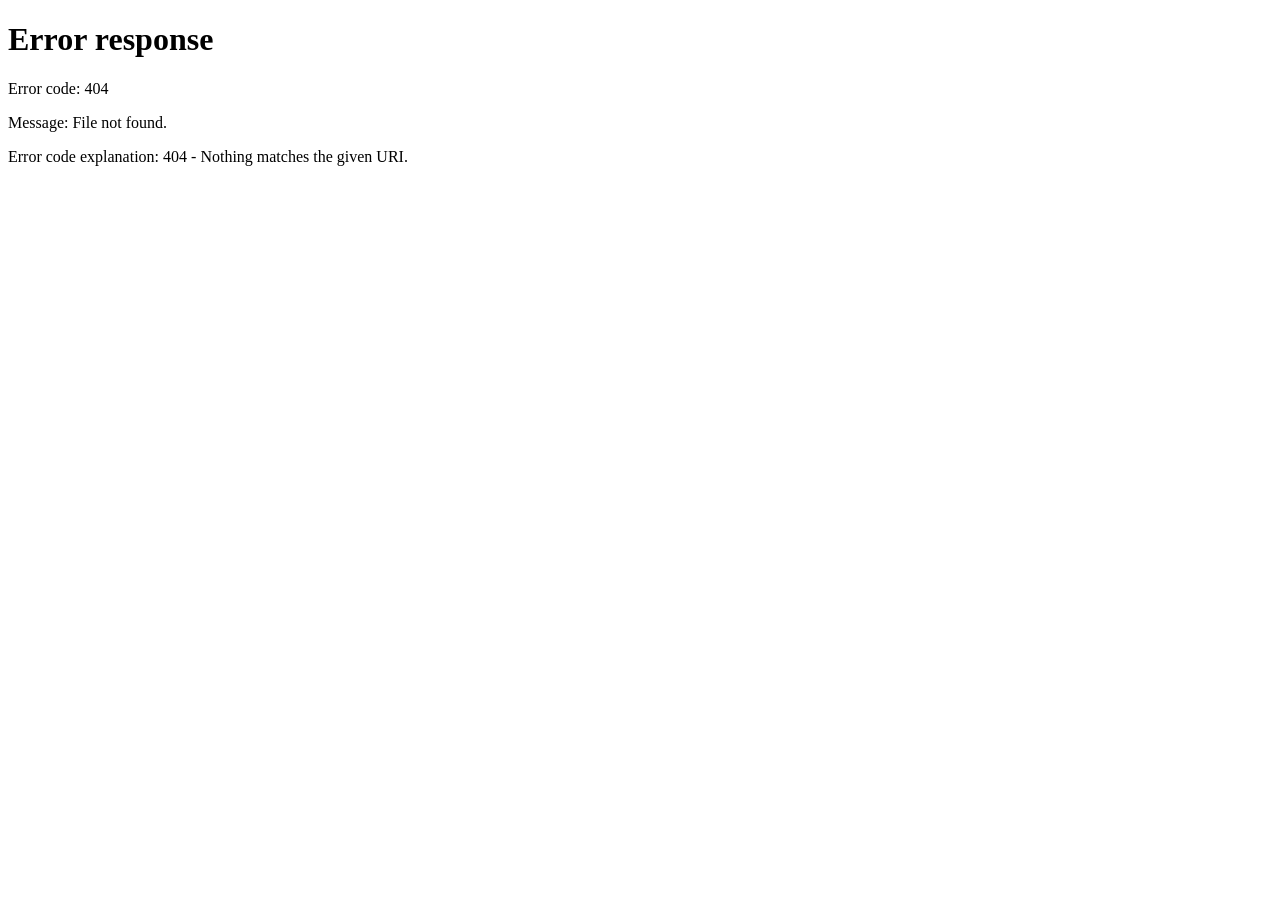
==== index.html @ 9b8bda29 "Upload index.html" ====
<!DOCTYPE html>
<html lang="en">
<head>
    <meta charset="UTF-8">
    <meta name="viewport" content="width=device-width, initial-scale=1.0">
    <title>MycoHaven Pharma Digital Management System (MPDMS)</title>
    <!-- Google Fonts for premium typography -->
    <link rel="preconnect" href="https://fonts.googleapis.com">
    <link rel="preconnect" href="https://fonts.gstatic.com" crossorigin>
    <link href="https://fonts.googleapis.com/css2?family=Outfit:wght@300;400;500;600;700;800&family=Plus+Jakarta+Sans:wght@300;400;500;600;700&display=swap" rel="stylesheet">
    <!-- FontAwesome Icons -->
    <link rel="stylesheet" href="https://cdnjs.cloudflare.com/ajax/libs/font-awesome/6.4.0/css/all.min.css">
    <link rel="stylesheet" href="style.css">
    <!-- Immediate Authentication Guard (Zero-Flash Protection) -->
    <script>
        (function() {
            try {
                const sessionStr = sessionStorage.getItem('mpdms_auth_session');
                if (!sessionStr) {
                    const target = window.location.hash || '';
                    const redirectUrl = target ? 'login.html?redirect=' + encodeURIComponent(target) : 'login.html';
                    window.location.replace(redirectUrl);
                    return;
                }
                const session = JSON.parse(sessionStr);
                const maxAge = 8 * 60 * 60 * 1000; // 8 hours
                const loginTime = session && session.loginTimestamp ? new Date(session.loginTimestamp).getTime() : 0;
                if (!session || !session.token || (Date.now() - loginTime > maxAge)) {
                    sessionStorage.removeItem('mpdms_auth_session');
                    window.location.replace('login.html?reason=expired');
                    return;
                }
            } catch(e) {
                sessionStorage.removeItem('mpdms_auth_session');
                window.location.replace('login.html');
            }
        })();
    </script>
</head>
<body class="theme-dark">
    <div class="app-container">
        <!-- Sidebar Navigation -->
        <aside class="sidebar">
            <div class="sidebar-brand">
                <div class="brand-icon">
                    <i class="fa-solid fa-flask-vial"></i>
                </div>
                <div class="brand-text">
                    <h1>MycoHaven</h1>
                    <span>PHARMA PLATFORM</span>
                </div>
            </div>
            
            <nav class="sidebar-nav">
                <!-- VENDOR LEVEL (Visible only to Super Admin) -->
                <div class="nav-section-label" id="section-superadmin-label">Vendor Administration</div>
                <a href="#super-admin-console" class="nav-item" id="nav-super-admin-console">
                    <i class="fa-solid fa-building-shield"></i>
                    <span>Super Admin Console</span>
                </a>

                <div class="nav-section-label">General</div>
                <a href="#dashboard" class="nav-item active" id="nav-dashboard">
                    <i class="fa-solid fa-chart-line"></i>
                    <span>Dashboard</span>
                </a>
                
                <div class="nav-section-label">Configuration (Masters)</div>
                <a href="#user-master" class="nav-item" id="nav-user-master">
                    <i class="fa-solid fa-user-gear"></i>
                    <span>User Master</span>
                </a>
                <a href="#user-group-master" class="nav-item" id="nav-user-group-master">
                    <i class="fa-solid fa-users-cog"></i>
                    <span>User Group Master</span>
                </a>
                <a href="#department-master" class="nav-item" id="nav-department-master">
                    <i class="fa-solid fa-sitemap"></i>
                    <span>Departments</span>
                </a>
                <a href="#area-master" class="nav-item" id="nav-area-master">
                    <i class="fa-solid fa-door-open"></i>
                    <span>Area Master</span>
                </a>
                <a href="#equipment-master" class="nav-item" id="nav-equipment-master">
                    <i class="fa-solid fa-gears"></i>
                    <span>Equipment Master</span>
                </a>
                <a href="#product-master" class="nav-item" id="nav-product-master">
                    <i class="fa-solid fa-prescription-bottle-medical"></i>
                    <span>Product Master</span>
                </a>
                <a href="#annexure-master" class="nav-item" id="nav-annexure-master">
                    <i class="fa-solid fa-table-list"></i>
                    <span>Annexure Master</span>
                </a>
                <a href="#workflow-config" class="nav-item" id="nav-workflow-config">
                    <i class="fa-solid fa-diagram-next"></i>
                    <span>Workflow Config</span>
                </a>
                <a href="#bmr-template-master" class="nav-item" id="nav-bmr-template-master">
                    <i class="fa-solid fa-file-signature"></i>
                    <span>BMR Template Master</span>
                </a>
                
                <div class="nav-section-label">Production Floor</div>
                <a href="#active-batches" class="nav-item" id="nav-active-batches">
                    <i class="fa-solid fa-industry"></i>
                    <span>Batch Execution</span>
                </a>
                <a href="#area-logbook" class="nav-item" id="nav-area-logbook">
                    <i class="fa-solid fa-book-open"></i>
                    <span>Area Logbook</span>
                </a>
                <a href="#equipment-logbook" class="nav-item" id="nav-equipment-logbook">
                    <i class="fa-solid fa-clipboard-list"></i>
                    <span>Equipment Logbook</span>
                </a>

                <div class="nav-section-label">Compliance</div>
                <a href="#audit-trail" class="nav-item" id="nav-audit-trail">
                    <i class="fa-solid fa-shield-halved"></i>
                    <span>Audit Trail</span>
                </a>
            </nav>
            
            <div class="sidebar-footer">
                <div class="compliance-badge">
                    <i class="fa-solid fa-circle-check"></i>
                    <span id="sidebar-tenant-badge">Aura Pharma Active</span>
                </div>
            </div>
        </aside>

        <!-- Main Workspace -->
        <div class="workspace-wrapper">
            <!-- Header Bar -->
            <header class="app-header">
                <div class="header-left">
                    <button class="mobile-toggle" id="mobile-sidebar-toggle" aria-label="Toggle navigation menu">
                        <i class="fa-solid fa-bars"></i>
                    </button>
                    <div class="header-title">
                        <h2 id="current-view-title">Dashboard Overview</h2>
                        <p id="current-view-subtitle">Real-time batch status and compliance monitoring</p>
                    </div>
                </div>
                
                <div class="header-right">
                    <div class="system-time" id="system-time-display">
                        <i class="fa-regular fa-clock"></i>
                        <span>Jun 21, 2026 18:45 PM</span>
                    </div>

                    <!-- Multi-Tenant Selector Switchers (Demo helper) -->
                    <div class="user-session-control">
                        <div class="session-info">
                            <span class="user-label">Active Company</span>
                            <select id="demo-company-selector" class="user-selector-dropdown" style="max-width: 160px;">
                                <!-- Populated dynamically (SYSTEM, AURA, BIOC) -->
                            </select>
                        </div>
                        <div class="session-info ml-10">
                            <span class="user-label">Logged in as:</span>
                            <span class="user-role-badge" id="header-user-role">Super Admin</span>
                        </div>
                        <select id="demo-user-selector" class="user-selector-dropdown" style="max-width: 180px;">
                            <!-- Populated dynamically based on selected company -->
                        </select>
                        <button class="btn btn-secondary btn-sm ml-10" id="btn-header-logout" title="Sign Out of MPDMS" style="display: inline-flex; align-items: center; gap: 6px; padding: 6px 12px; color: var(--color-red); border-color: hsla(355, 78%, 56%, 0.3); font-weight: 600; cursor: pointer;">
                            <i class="fa-solid fa-right-from-bracket"></i> <span>Sign Out</span>
                        </button>
                    </div>
                </div>
            </header>

            <!-- Main Panel Container -->
            <main class="content-panel" id="main-panel-container">
                
                <!-- 0. VENDOR SUPER ADMIN CONSOLE -->
                <section id="panel-super-admin-console" class="app-panel">
                    <div class="panel-header-actions">
                        <h3>Tenant Client Companies</h3>
                        <button class="btn btn-primary" id="btn-add-company">
                            <i class="fa-solid fa-building-circle-plus"></i> Register Customer Tenant
                        </button>
                    </div>
                    <div class="card">
                        <div class="table-responsive">
                            <table class="data-table" id="table-companies">
                                <thead>
                                    <tr>
                                        <th>Company ID</th>
                                        <th>Company Name</th>
                                        <th>License Status</th>
                                        <th>Expiry Date</th>
                                        <th>Enabled Modules</th>
                                        <th>Actions</th>
                                    </tr>
                                </thead>
                                <tbody><!-- Populated dynamically --></tbody>
                            </table>
                        </div>
                    </div>
                </section>

                <!-- 1. DASHBOARD PANEL -->
                <section id="panel-dashboard" class="app-panel active">
                    <div class="dashboard-grid">
                        <div class="kpi-row">
                            <div class="kpi-card">
                                <div class="kpi-header">
                                    <span class="kpi-title">Active Batches</span>
                                    <div class="kpi-icon icon-blue"><i class="fa-solid fa-industry"></i></div>
                                </div>
                                <div class="kpi-value" id="kpi-active-batches">0</div>
                                <div class="kpi-footer">In-progress on manufacturing floor</div>
                            </div>
                            <div class="kpi-card">
                                <div class="kpi-header">
                                    <span class="kpi-title">Pending Approvals</span>
                                    <div class="kpi-icon icon-orange"><i class="fa-solid fa-file-invoice"></i></div>
                                </div>
                                <div class="kpi-value" id="kpi-pending-approvals">0</div>
                                <div class="kpi-footer">Requires review or signature</div>
                            </div>
                            <div class="kpi-card">
                                <div class="kpi-header">
                                    <span class="kpi-title">Active Equipment</span>
                                    <div class="kpi-icon icon-green"><i class="fa-solid fa-plug-circle-check"></i></div>
                                </div>
                                <div class="kpi-value" id="kpi-active-equipment">0</div>
                                <div class="kpi-footer">Currently operational assets</div>
                            </div>
                            <div class="kpi-card">
                                <div class="kpi-header">
                                    <span class="kpi-title">Calibration Alerts</span>
                                    <div class="kpi-icon icon-red" id="kpi-calibration-icon"><i class="fa-solid fa-triangle-exclamation"></i></div>
                                </div>
                                <div class="kpi-value" id="kpi-calibration-alerts">0</div>
                                <div class="kpi-footer">Equipment due for calibration</div>
                            </div>
                        </div>

                        <div class="dashboard-charts-grid">
                            <div class="chart-card">
                                <h3>Batch Status Distribution</h3>
                                <div class="chart-container" id="batch-chart-container"></div>
                            </div>
                            <div class="chart-card">
                                <h3>Area Utilization</h3>
                                <div class="chart-container" id="area-chart-container"></div>
                            </div>
                        </div>

                        <div class="dashboard-logs-grid">
                            <div class="logs-card">
                                <div class="card-header-actions">
                                    <h3>Recent Audit Trail Logs</h3>
                                    <a href="#audit-trail" class="card-link-action">View Full Trail</a>
                                </div>
                                <div class="audit-list-mini" id="dashboard-audit-logs"></div>
                            </div>
                            <div class="logs-card">
                                <h3>Active Areas Status</h3>
                                <div class="area-list-mini" id="dashboard-areas-list"></div>
                            </div>
                        </div>
                    </div>
                </section>

                <!-- 2. USER MASTER PANEL -->
                <section id="panel-user-master" class="app-panel">
                    <div class="panel-header-actions">
                        <h3>Employee Registry</h3>
                        <button class="btn btn-primary" id="btn-add-user">
                            <i class="fa-solid fa-user-plus"></i> Add Employee
                        </button>
                    </div>
                    <div class="card">
                        <div class="table-responsive">
                            <table class="data-table" id="table-users">
                                <thead>
                                    <tr>
                                        <th>Employee ID</th>
                                        <th>Name</th>
                                        <th>Department</th>
                                        <th>Role / Designation</th>
                                        <th>Status</th>
                                        <th>Actions</th>
                                    </tr>
                                </thead>
                                <tbody></tbody>
                            </table>
                        </div>
                    </div>
                </section>

                <!-- 3. USER GROUP MASTER PANEL -->
                <section id="panel-user-group-master" class="app-panel">
                    <div class="panel-header-actions">
                        <h3>Roles & Permission Policies</h3>
                    </div>
                    <div class="grid-two-cols">
                        <div class="card card-role-selector">
                            <h4>Select Role</h4>
                            <div class="role-list" id="role-selector-list"></div>
                        </div>
                        <div class="card card-role-permissions">
                            <h4 id="selected-role-title">Select a role to configure</h4>
                            <p class="section-desc">Manage granular permissions for manufacturing execution, review, and QA verification steps.</p>
                            <form id="role-permissions-form">
                                <div class="permissions-grid" id="permissions-container"></div>
                                <button type="submit" class="btn btn-primary mt-20" id="btn-save-permissions" disabled>
                                    <i class="fa-solid fa-floppy-disk"></i> Save Permissions
                                </button>
                            </form>
                        </div>
                    </div>
                </section>

                <!-- 4. DEPARTMENT MASTER PANEL -->
                <section id="panel-department-master" class="app-panel">
                    <div class="panel-header-actions">
                        <h3>Departments</h3>
                        <button class="btn btn-primary" id="btn-add-department">
                            <i class="fa-solid fa-plus"></i> Add Department
                        </button>
                    </div>
                    <div class="card">
                        <div class="table-responsive">
                            <table class="data-table" id="table-departments">
                                <thead>
                                    <tr>
                                        <th>Department Name</th>
                                        <th>Assigned Personnel</th>
                                        <th>Status</th>
                                        <th>Actions</th>
                                    </tr>
                                </thead>
                                <tbody></tbody>
                            </table>
                        </div>
                    </div>
                </section>

                <!-- 5. AREA MASTER PANEL -->
                <section id="panel-area-master" class="app-panel">
                    <div class="panel-header-actions">
                        <h3>Manufacturing Area Directory</h3>
                        <button class="btn btn-primary" id="btn-add-area">
                            <i class="fa-solid fa-plus"></i> Add Area
                        </button>
                    </div>
                    <div class="card">
                        <div class="table-responsive">
                            <table class="data-table" id="table-areas">
                                <thead>
                                    <tr>
                                        <th>Area Code</th>
                                        <th>Area Name</th>
                                        <th>Department</th>
                                        <th>Logbook Status</th>
                                        <th>Operation Status</th>
                                        <th>Actions</th>
                                    </tr>
                                </thead>
                                <tbody></tbody>
                            </table>
                        </div>
                    </div>
                </section>

                <!-- 6. EQUIPMENT MASTER PANEL -->
                <section id="panel-equipment-master" class="app-panel">
                    <div class="panel-header-actions">
                        <h3>Equipment Directory</h3>
                        <button class="btn btn-primary" id="btn-add-equipment">
                            <i class="fa-solid fa-plus"></i> Register Equipment
                        </button>
                    </div>
                    <div class="card">
                        <div class="table-responsive">
                            <table class="data-table" id="table-equipments">
                                <thead>
                                    <tr>
                                        <th>Equipment ID</th>
                                        <th>Equipment Name</th>
                                        <th>Area Location</th>
                                        <th>Make & Model</th>
                                        <th>Calibration Date</th>
                                        <th>Status</th>
                                        <th>Actions</th>
                                    </tr>
                                </thead>
                                <tbody></tbody>
                            </table>
                        </div>
                    </div>
                </section>

                <!-- 7. PRODUCT MASTER PANEL -->
                <section id="panel-product-master" class="app-panel">
                    <div class="panel-header-actions">
                        <h3>Product Catalog</h3>
                        <button class="btn btn-primary" id="btn-add-product">
                            <i class="fa-solid fa-plus"></i> Add Product
                        </button>
                    </div>
                    <div class="card">
                        <div class="table-responsive">
                            <table class="data-table" id="table-products">
                                <thead>
                                    <tr>
                                        <th>Product Code</th>
                                        <th>Product Name</th>
                                        <th>Standard Batch Size</th>
                                        <th>Manufacturing Steps</th>
                                        <th>Actions</th>
                                    </tr>
                                </thead>
                                <tbody></tbody>
                            </table>
                        </div>
                    </div>
                </section>

                <!-- 7B. ANNEXURE MASTER PANEL -->
                <section id="panel-annexure-master" class="app-panel">
                    <div class="panel-header-actions">
                        <h3>Annexure Templates</h3>
                        <button class="btn btn-primary" id="btn-add-annexure">
                            <i class="fa-solid fa-file-circle-plus"></i> Define Annexure
                        </button>
                    </div>
                    <div class="card">
                        <div class="table-responsive">
                            <table class="data-table" id="table-annexures">
                                <thead>
                                    <tr>
                                        <th>Annexure ID</th>
                                        <th>Annexure Name</th>
                                        <th>Columns Configured</th>
                                        <th>Check Items Count</th>
                                        <th>Actions</th>
                                    </tr>
                                </thead>
                                <tbody></tbody>
                            </table>
                        </div>
                    </div>
                </section>

                <!-- 7C. WORKFLOW CONFIG PANEL -->
                <section id="panel-workflow-config" class="app-panel">
                    <div class="panel-header-actions">
                        <h3>Approval Workflows</h3>
                        <button class="btn btn-primary" id="btn-add-workflow">
                            <i class="fa-solid fa-route"></i> Configure Workflow Route
                        </button>
                    </div>
                    <div class="card">
                        <div class="table-responsive">
                            <table class="data-table" id="table-workflows">
                                <thead>
                                    <tr>
                                        <th>Workflow Name</th>
                                        <th>Workflow Sequence</th>
                                        <th>Steps Count</th>
                                        <th>Actions</th>
                                    </tr>
                                </thead>
                                <tbody></tbody>
                            </table>
                        </div>
                    </div>
                </section>

                <!-- 8. BMR TEMPLATE MASTER PANEL -->
                <section id="panel-bmr-template-master" class="app-panel">
                    <div class="panel-header-actions">
                        <h3>Digital BMR Templates</h3>
                        <button class="btn btn-primary" id="btn-create-template">
                            <i class="fa-solid fa-file-circle-plus"></i> Create BMR Template
                        </button>
                    </div>
                    <div class="card">
                        <div class="table-responsive">
                            <table class="data-table" id="table-bmr-templates">
                                <thead>
                                    <tr>
                                        <th>Template Name</th>
                                        <th>Target Product</th>
                                        <th>BMR Code</th>
                                        <th>Number of Steps</th>
                                        <th>Annexure Attached</th>
                                        <th>Workflow Applied</th>
                                        <th>Status</th>
                                        <th>Actions</th>
                                    </tr>
                                </thead>
                                <tbody></tbody>
                            </table>
                        </div>
                    </div>
                </section>

                <!-- 9. ACTIVE BATCHES PANEL -->
                <section id="panel-active-batches" class="app-panel">
                    <div class="panel-header-actions">
                        <h3>Batch Manufacturing Executions</h3>
                        <button class="btn btn-primary" id="btn-create-batch">
                            <i class="fa-solid fa-circle-plus"></i> Initiate Batch (Create Batch)
                        </button>
                    </div>
                    
                    <div class="batch-filters">
                        <button class="filter-tab active" data-filter="all">All Batches</button>
                        <button class="filter-tab" data-filter="active">In Progress</button>
                        <button class="filter-tab" data-filter="review">Pending Review</button>
                        <button class="filter-tab" data-filter="approve">Pending Approval</button>
                        <button class="filter-tab" data-filter="completed">Released / Closed</button>
                    </div>

                    <div class="grid-three-cols" id="batches-grid-list"></div>
                </section>

                <!-- 10. BATCH EXECUTION DETAIL PANEL -->
                <section id="panel-batch-execution" class="app-panel">
                    <div class="batch-execution-header">
                        <div class="execution-meta">
                            <button class="btn btn-secondary btn-sm mb-10" id="btn-back-to-batches">
                                <i class="fa-solid fa-arrow-left"></i> Back to Batches
                            </button>
                            <div class="batch-main-info">
                                <h3 id="exec-batch-number">Batch # B260621-01</h3>
                                <span class="badge" id="exec-batch-status">In Progress</span>
                            </div>
                            <p id="exec-product-info">Product: Paracetamol 500mg</p>
                        </div>
                        <div class="execution-actions" id="batch-actions-container"></div>
                    </div>

                    <div class="batch-execution-layout">
                        <!-- Steps Navigation Sidebar -->
                        <div class="execution-sidebar-steps">
                            <h4>Manufacturing Steps</h4>
                            <div class="steps-progress-list" id="exec-steps-list"></div>
                            
                            <!-- Attached Annexure navigation block -->
                            <div id="exec-annexure-nav-section" style="margin-top: 20px; border-top: 1px solid var(--color-border); padding-top: 15px; display: none;">
                                <h4 style="font-size: 11px;">Attached Annexure</h4>
                                <button class="step-nav-btn mt-10" id="btn-nav-exec-annexure">
                                    <span><i class="fa-solid fa-table-cells"></i> Record Sheet</span>
                                    <div class="step-check-icon">
                                        <i class="fa-solid fa-circle" id="exec-annexure-check-icon"></i>
                                    </div>
                                </button>
                            </div>
                        </div>

                        <!-- Active Step Execution Form -->
                        <div class="execution-step-content card">
                            <div id="execution-step-normal-view">
                                <div class="step-header">
                                    <h3 id="active-step-title">1. Material Dispensing</h3>
                                    <span class="step-status-badge" id="active-step-status">Pending Operator Sign-off</span>
                                </div>
                                
                                <div class="step-body-content" id="active-step-form-container"></div>

                                <div class="step-compliance-logs border-top pt-20 mt-20">
                                    <h4>Area & Equipment Logs</h4>
                                    <div class="grid-two-cols">
                                        <div class="mini-log-card">
                                            <h5><i class="fa-solid fa-door-open"></i> Area Usage Log</h5>
                                            <div id="step-area-log-status">No Area logged</div>
                                        </div>
                                        <div class="mini-log-card">
                                            <h5><i class="fa-solid fa-gears"></i> Equipment Log</h5>
                                            <div id="step-equipment-log-status">No Equipment logged</div>
                                        </div>
                                    </div>
                                </div>

                                <div class="step-sign-off-section border-top pt-20 mt-20">
                                    <div id="step-signoff-status-msg"></div>
                                    <div id="step-signoff-action-area">
                                        <button class="btn btn-success" id="btn-sign-step">
                                            <i class="fa-solid fa-signature"></i> Sign and Complete Step
                                        </button>
                                    </div>
                                </div>
                            </div>
                            
                            <!-- Tabular Annexure form execution view (toggled in production.js) -->
                            <div id="execution-step-annexure-view" style="display: none;">
                                <div class="step-header">
                                    <h3 id="exec-annexure-title">Annexure Checksheet</h3>
                                    <span class="step-status-badge" id="exec-annexure-status">Incomplete</span>
                                </div>
                                <div style="font-size: 13px; color: var(--color-text-secondary); margin-bottom: 20px;">
                                    Please fill out the requested quality check parameter rows. Each row completion represents a GMP record entry.
                                </div>
                                <div class="table-responsive">
                                    <table class="data-table" id="table-exec-annexure-grid">
                                        <thead><!-- Dynamic headers --></thead>
                                        <tbody><!-- Dynamic rows --></tbody>
                                    </table>
                                </div>
                                <div class="step-sign-off-section border-top pt-20 mt-20">
                                    <div id="annexure-signoff-status-msg"></div>
                                    <div id="annexure-signoff-action-area">
                                        <button class="btn btn-success" id="btn-sign-annexure">
                                            <i class="fa-solid fa-signature"></i> Verify & Sign Annexure
                                        </button>
                                    </div>
                                </div>
                            </div>
                        </div>
                    </div>
                </section>

                <!-- 11. AREA LOGBOOK PANEL -->
                <section id="panel-area-logbook" class="app-panel">
                    <div class="panel-header-actions">
                        <h3>Area Cleanliness & Usage Logbook</h3>
                        <button class="btn btn-primary btn-sm" id="btn-add-manual-area-log">
                            <i class="fa-solid fa-broom"></i> Record Manual e-Log Cleaning
                        </button>
                    </div>
                    <div class="card">
                        <div class="table-responsive">
                            <table class="data-table" id="table-area-logbook">
                                <thead>
                                    <tr>
                                        <th>Timestamp</th>
                                        <th>Area Code</th>
                                        <th>Area Name</th>
                                        <th>Activity Logged</th>
                                        <th>Batch Associated</th>
                                        <th>Operator Sign-off</th>
                                        <th>Clean Status</th>
                                    </tr>
                                </thead>
                                <tbody></tbody>
                            </table>
                        </div>
                    </div>
                </section>

                <!-- 12. EQUIPMENT LOGBOOK PANEL -->
                <section id="panel-equipment-logbook" class="app-panel">
                    <div class="panel-header-actions">
                        <h3>Equipment Usage & Cleaning Logbook</h3>
                        <button class="btn btn-primary btn-sm" id="btn-add-manual-equipment-log">
                            <i class="fa-solid fa-screwdriver-wrench"></i> Record Manual e-Log Activity
                        </button>
                    </div>
                    <div class="card">
                        <div class="table-responsive">
                            <table class="data-table" id="table-equipment-logbook">
                                <thead>
                                    <tr>
                                        <th>Timestamp</th>
                                        <th>Equipment ID</th>
                                        <th>Equipment Name</th>
                                        <th>Activity Logged</th>
                                        <th>Batch Associated</th>
                                        <th>Operator Sign-off</th>
                                        <th>Operational State</th>
                                    </tr>
                                </thead>
                                <tbody></tbody>
                            </table>
                        </div>
                    </div>
                </section>

                <!-- 13. AUDIT TRAIL PANEL -->
                <section id="panel-audit-trail" class="app-panel">
                    <div class="panel-header-actions">
                        <h3>Chronological Audit Trail</h3>
                        <div class="audit-filters-container">
                            <div class="form-group flex-row">
                                <input type="text" placeholder="Search logs (action, description)..." id="audit-search" class="form-input">
                                <select id="audit-filter-user" class="form-input select-sm">
                                    <option value="">All Users</option>
                                </select>
                                <select id="audit-filter-action" class="form-input select-sm">
                                    <option value="">All Actions</option>
                                    <option value="LOGIN">User Login</option>
                                    <option value="CREATE">Record Created</option>
                                    <option value="UPDATE">Record Updated</option>
                                    <option value="DELETE">Record Deleted</option>
                                    <option value="BATCH_SIGN">Batch Step Sign-off</option>
                                    <option value="BATCH_WORKFLOW">Workflow State Change</option>
                                </select>
                                <button class="btn btn-secondary" id="btn-export-audit">
                                    <i class="fa-solid fa-download"></i> Export
                                </button>
                            </div>
                        </div>
                    </div>
                    <div class="card">
                        <div class="table-responsive">
                            <table class="data-table" id="table-audit-trail">
                                <thead>
                                    <tr>
                                        <th>Timestamp</th>
                                        <th>User</th>
                                        <th>Role</th>
                                        <th>Action Type</th>
                                        <th>Details</th>
                                        <th>IP/Location</th>
                                        <th>Verification</th>
                                    </tr>
                                </thead>
                                <tbody></tbody>
                            </table>
                        </div>
                    </div>
                </section>
            </main>
        </div>
    </div>

    <!-- DYNAMIC DIALOG MODALS -->
    
    <!-- 0. CREATE COMPANY MODAL (Super Admin) -->
    <div class="modal" id="modal-company">
        <div class="modal-content modal-md">
            <div class="modal-header">
                <h3>Register Customer Tenant Company</h3>
                <button class="btn-close-modal"><i class="fa-solid fa-xmark"></i></button>
            </div>
            <form id="form-company">
                <div class="modal-body">
                    <div class="form-group">
                        <label for="company-id">Company Unique ID (Code)</label>
                        <input type="text" id="company-id" class="form-input" placeholder="e.g. APEX" required>
                    </div>
                    <div class="form-group">
                        <label for="company-name">Company Name</label>
                        <input type="text" id="company-name" class="form-input" placeholder="e.g. Apex Pharmaceuticals Ltd." required>
                    </div>
                    <div class="form-group">
                        <label for="company-expiry">License Expiry Date</label>
                        <input type="date" id="company-expiry" class="form-input" required>
                    </div>
                    <div class="form-group">
                        <label>Enable Platform Modules</label>
                        <div style="display: grid; grid-template-columns: 1fr 1fr; gap: 10px; margin-top: 6px;">
                            <label class="permission-checkbox-card">
                                <input type="checkbox" name="company-modules" value="eBMR" checked> <span>eBMR (Core)</span>
                            </label>
                            <label class="permission-checkbox-card">
                                <input type="checkbox" name="company-modules" value="LIMS"> <span>LIMS (Lab)</span>
                            </label>
                            <label class="permission-checkbox-card">
                                <input type="checkbox" name="company-modules" value="QMS"> <span>QMS (Quality)</span>
                            </label>
                            <label class="permission-checkbox-card">
                                <input type="checkbox" name="company-modules" value="DMS"> <span>DMS (Docs)</span>
                            </label>
                        </div>
                    </div>
                </div>
                <div class="modal-footer">
                    <button type="button" class="btn btn-secondary btn-cancel-modal">Cancel</button>
                    <button type="submit" class="btn btn-primary">Save Company</button>
                </div>
            </form>
        </div>
    </div>

    <!-- 1. ELECTRONIC SIGNATURE MODAL -->
    <div class="modal" id="modal-esignature">
        <div class="modal-content modal-md glass-card">
            <div class="modal-header">
                <h3>Electronic Signature Verification</h3>
                <button class="btn-close-modal"><i class="fa-solid fa-xmark"></i></button>
            </div>
            <div class="modal-body">
                <div class="esign-warning-banner">
                    <i class="fa-solid fa-triangle-exclamation"></i>
                    <p>Signing this step represents your legally binding electronic signature. It will be recorded in the system audit trail along with a date-time stamp and your active role.</p>
                </div>
                <form id="form-esignature">
                    <div class="form-group mt-15">
                        <label for="esign-user-display">Signing User</label>
                        <input type="text" id="esign-user-display" class="form-input" readonly>
                    </div>
                    <div class="form-group">
                        <label for="esign-user-role">Signing Role</label>
                        <input type="text" id="esign-user-role" class="form-input" readonly>
                    </div>
                    <div class="form-group">
                        <label for="esign-purpose">Signature Purpose / Meaning</label>
                        <input type="text" id="esign-purpose" class="form-input" readonly>
                    </div>
                    <div class="form-group">
                        <label for="esign-pin">Enter Security PIN (Verification)</label>
                        <input type="password" id="esign-pin" class="form-input" placeholder="Enter your secret login PIN" required autocomplete="current-password">
                    </div>
                    <div class="modal-footer">
                        <button type="button" class="btn btn-secondary btn-cancel-modal">Cancel</button>
                        <button type="submit" class="btn btn-success" id="btn-esign-confirm">
                            <i class="fa-solid fa-check-double"></i> Certify Signature
                        </button>
                    </div>
                </form>
            </div>
        </div>
    </div>

    <!-- 2. CREATE USER MODAL -->
    <div class="modal" id="modal-user">
        <div class="modal-content modal-md">
            <div class="modal-header">
                <h3 id="modal-user-title">Add Employee</h3>
                <button class="btn-close-modal"><i class="fa-solid fa-xmark"></i></button>
            </div>
            <form id="form-user">
                <div class="modal-body">
                    <div class="form-group">
                        <label for="user-emp-id">Employee ID</label>
                        <input type="text" id="user-emp-id" class="form-input" placeholder="e.g. EMP1024" required>
                    </div>
                    <div class="form-group">
                        <label for="user-name">Employee Full Name</label>
                        <input type="text" id="user-name" class="form-input" placeholder="e.g. John Doe" required>
                    </div>
                    <div class="form-group">
                        <label for="user-email">Email Address</label>
                        <input type="email" id="user-email" class="form-input" placeholder="e.g. john@mycohaven.com">
                    </div>
                    <div class="form-group">
                        <label for="user-designation">Designation</label>
                        <input type="text" id="user-designation" class="form-input" placeholder="e.g. Production Operator">
                    </div>
                    <div class="form-group">
                        <label for="user-dept">Department</label>
                        <select id="user-dept" class="form-input" required></select>
                    </div>
                    <div class="form-group">
                        <label for="user-type">User Type</label>
                        <select id="user-type" class="form-input" required>
                            <option value="Master User">Master User (Admin/Config)</option>
                            <option value="Production User">Production User (Execution)</option>
                        </select>
                    </div>
                    <div class="form-group">
                        <label for="user-pin">Security PIN (4-6 digits for ESIGN)</label>
                        <input type="password" id="user-pin" class="form-input" placeholder="e.g. 1234" required pattern="\d{4,6}">
                    </div>
                    <div class="form-group">
                        <label>Permission Levels</label>
                        <div style="display: grid; grid-template-columns: 1fr 1fr; gap: 8px; margin-top: 6px;">
                            <label class="permission-checkbox-card" style="padding: 6px 10px;">
                                <input type="checkbox" name="user-permissions" value="View"> <span style="font-size: 11px;">View</span>
                            </label>
                            <label class="permission-checkbox-card" style="padding: 6px 10px;">
                                <input type="checkbox" name="user-permissions" value="Create"> <span style="font-size: 11px;">Create</span>
                            </label>
                            <label class="permission-checkbox-card" style="padding: 6px 10px;">
                                <input type="checkbox" name="user-permissions" value="Edit"> <span style="font-size: 11px;">Edit</span>
                            </label>
                            <label class="permission-checkbox-card" style="padding: 6px 10px;">
                                <input type="checkbox" name="user-permissions" value="Submit"> <span style="font-size: 11px;">Submit</span>
                            </label>
                            <label class="permission-checkbox-card" style="padding: 6px 10px;">
                                <input type="checkbox" name="user-permissions" value="Review"> <span style="font-size: 11px;">Review</span>
                            </label>
                            <label class="permission-checkbox-card" style="padding: 6px 10px;">
                                <input type="checkbox" name="user-permissions" value="Approve"> <span style="font-size: 11px;">Approve</span>
                            </label>
                        </div>
                    </div>
                    <div class="form-group">
                        <label>Enabled Platform Modules Access</label>
                        <div style="display: grid; grid-template-columns: 1fr 1fr; gap: 8px; margin-top: 6px;">
                            <label class="permission-checkbox-card" style="padding: 6px 10px;">
                                <input type="checkbox" name="user-modules" value="Masters"> <span style="font-size: 11px;">Masters</span>
                            </label>
                            <label class="permission-checkbox-card" style="padding: 6px 10px;">
                                <input type="checkbox" name="user-modules" value="eLogbook"> <span style="font-size: 11px;">eLogbook</span>
                            </label>
                            <label class="permission-checkbox-card" style="padding: 6px 10px;">
                                <input type="checkbox" name="user-modules" value="eBMR"> <span style="font-size: 11px;">eBMR</span>
                            </label>
                            <label class="permission-checkbox-card" style="padding: 6px 10px;">
                                <input type="checkbox" name="user-modules" value="ELN"> <span style="font-size: 11px;">ELN</span>
                            </label>
                            <label class="permission-checkbox-card" style="padding: 6px 10px;">
                                <input type="checkbox" name="user-modules" value="LIMS"> <span style="font-size: 11px;">LIMS</span>
                            </label>
                            <label class="permission-checkbox-card" style="padding: 6px 10px;">
                                <input type="checkbox" name="user-modules" value="QMS"> <span style="font-size: 11px;">QMS</span>
                            </label>
                            <label class="permission-checkbox-card" style="padding: 6px 10px;">
                                <input type="checkbox" name="user-modules" value="Reports"> <span style="font-size: 11px;">Reports</span>
                            </label>
                        </div>
                    </div>
                    <div class="form-group flex-row align-center">
                        <input type="checkbox" id="user-active" checked>
                        <label for="user-active" class="ml-10">Account Active</label>
                    </div>
                </div>
                <div class="modal-footer">
                    <button type="button" class="btn btn-secondary btn-cancel-modal">Cancel</button>
                    <button type="submit" class="btn btn-primary">Save Employee</button>
                </div>
            </form>
        </div>
    </div>

    <!-- 3. CREATE DEPARTMENT MODAL -->
    <div class="modal" id="modal-department">
        <div class="modal-content modal-md">
            <div class="modal-header">
                <h3>Add Department</h3>
                <button class="btn-close-modal"><i class="fa-solid fa-xmark"></i></button>
            </div>
            <form id="form-department">
                <div class="modal-body">
                    <div class="form-group">
                        <label for="dept-name">Department Name</label>
                        <input type="text" id="dept-name" class="form-input" placeholder="e.g. Quality Assurance" required>
                    </div>
                    <div class="form-group flex-row align-center">
                        <input type="checkbox" id="dept-active" checked>
                        <label for="dept-active" class="ml-10">Department Active</label>
                    </div>
                </div>
                <div class="modal-footer">
                    <button type="button" class="btn btn-secondary btn-cancel-modal">Cancel</button>
                    <button type="submit" class="btn btn-primary">Save Department</button>
                </div>
            </form>
        </div>
    </div>

    <!-- 4. CREATE AREA MODAL -->
    <div class="modal" id="modal-area">
        <div class="modal-content modal-md">
            <div class="modal-header">
                <h3 id="modal-area-title">Configure Manufacturing Area</h3>
                <button class="btn-close-modal"><i class="fa-solid fa-xmark"></i></button>
            </div>
            <form id="form-area">
                <div class="modal-body">
                    <div class="form-group">
                        <label for="area-code">Area Code</label>
                        <input type="text" id="area-code" class="form-input" placeholder="e.g. COMP-01" required>
                    </div>
                    <div class="form-group">
                        <label for="area-name">Area Name</label>
                        <input type="text" id="area-name" class="form-input" placeholder="e.g. Compression Room 1" required>
                    </div>
                    <div class="form-group">
                        <label for="area-dept">Department Coordinator</label>
                        <select id="area-dept" class="form-input" required></select>
                    </div>
                    <div class="form-group">
                        <label for="area-status">Operation Status</label>
                        <select id="area-status" class="form-input" required>
                            <option value="Active">Operational / Clean</option>
                            <option value="Dirty">Needs Cleaning / Clearing</option>
                            <option value="Maintenance">Maintenance In Progress</option>
                            <option value="Inactive">Decommissioned</option>
                        </select>
                    </div>
                </div>
                <div class="modal-footer">
                    <button type="button" class="btn btn-secondary btn-cancel-modal">Cancel</button>
                    <button type="submit" class="btn btn-primary">Save Area</button>
                </div>
            </form>
        </div>
    </div>

    <!-- 5. REGISTER EQUIPMENT MODAL -->
    <div class="modal" id="modal-equipment">
        <div class="modal-content modal-md">
            <div class="modal-header">
                <h3 id="modal-equipment-title">Register Equipment</h3>
                <button class="btn-close-modal"><i class="fa-solid fa-xmark"></i></button>
            </div>
            <form id="form-equipment">
                <div class="modal-body">
                    <div class="form-group">
                        <label for="equip-id">Equipment ID</label>
                        <input type="text" id="equip-id" class="form-input" placeholder="e.g. E-COMP-20" required>
                    </div>
                    <div class="form-group">
                        <label for="equip-name">Equipment Name</label>
                        <input type="text" id="equip-name" class="form-input" placeholder="e.g. High Speed Tablet Compression" required>
                    </div>
                    <div class="form-group">
                        <label for="equip-area">Area Location</label>
                        <select id="equip-area" class="form-input" required></select>
                    </div>
                    <div class="form-group">
                        <label for="equip-make">Make / Manufacturer</label>
                        <input type="text" id="equip-make" class="form-input" placeholder="e.g. Fette" required>
                    </div>
                    <div class="form-group">
                        <label for="equip-model">Model Number</label>
                        <input type="text" id="equip-model" class="form-input" placeholder="e.g. FE55" required>
                    </div>
                    <div class="form-group">
                        <label for="equip-calibration">Calibration Due Date</label>
                        <input type="date" id="equip-calibration" class="form-input" required>
                    </div>
                    <div class="form-group">
                        <label for="equip-status">Equipment Status</label>
                        <select id="equip-status" class="form-input" required>
                            <option value="Active">Available / Clean</option>
                            <option value="In Use">In Production</option>
                            <option value="Dirty">Requires Cleaning</option>
                            <option value="Maintenance">Under Calibration/Repair</option>
                        </select>
                    </div>
                </div>
                <div class="modal-footer">
                    <button type="button" class="btn btn-secondary btn-cancel-modal">Cancel</button>
                    <button type="submit" class="btn btn-primary">Save Equipment</button>
                </div>
            </form>
        </div>
    </div>

    <!-- 6. CREATE PRODUCT MODAL -->
    <div class="modal" id="modal-product">
        <div class="modal-content modal-md">
            <div class="modal-header">
                <h3 id="modal-product-title">Add Product Details</h3>
                <button class="btn-close-modal"><i class="fa-solid fa-xmark"></i></button>
            </div>
            <form id="form-product">
                <div class="modal-body">
                    <div class="form-group">
                        <label for="prod-code">Product Code</label>
                        <input type="text" id="prod-code" class="form-input" placeholder="e.g. PC-500" required>
                    </div>
                    <div class="form-group">
                        <label for="prod-name">Product Name</label>
                        <input type="text" id="prod-name" class="form-input" placeholder="e.g. Paracetamol Tablets" required>
                    </div>
                    <div class="form-group">
                        <label for="prod-size">Standard Batch Size (kg / units)</label>
                        <input type="text" id="prod-size" class="form-input" placeholder="e.g. 500 kg" required>
                    </div>
                </div>
                <div class="modal-footer">
                    <button type="button" class="btn btn-secondary btn-cancel-modal">Cancel</button>
                    <button type="submit" class="btn btn-primary">Save Product</button>
                </div>
            </form>
        </div>
    </div>

    <!-- 7A. CREATE ANNEXURE TEMPLATE MODAL -->
    <div class="modal" id="modal-annexure">
        <div class="modal-content modal-md">
            <div class="modal-header">
                <h3>Define Dynamic Annexure Checksheet</h3>
                <button class="btn-close-modal"><i class="fa-solid fa-xmark"></i></button>
            </div>
            <form id="form-annexure">
                <div class="modal-body max-h-500 overflow-y">
                    <div class="form-group">
                        <label for="annexure-uid">Annexure Reference ID</label>
                        <input type="text" id="annexure-uid" class="form-input" placeholder="e.g. ANX-LC-01" required>
                    </div>
                    <div class="form-group">
                        <label for="annexure-name">Annexure Title</label>
                        <input type="text" id="annexure-name" class="form-input" placeholder="e.g. Area Cleaning Line Clearance Log" required>
                    </div>
                    <div class="form-group">
                        <label for="annexure-cols">Columns (comma separated list)</label>
                        <input type="text" id="annexure-cols" class="form-input" placeholder="e.g. Check Parameter, Status (Pass/Fail), Operator Sign" value="Check Item, Verified (Yes/No), Remarks" required>
                    </div>
                    <div class="form-group">
                        <div style="display: flex; justify-content: space-between; align-items: center; margin-bottom: 6px;">
                            <label style="margin-bottom: 0;">Tabular Row Checklist Items</label>
                            <button type="button" class="btn btn-secondary btn-sm" id="btn-add-annexure-row-item" style="padding: 2px 8px; font-size: 11px;">
                                <i class="fa-solid fa-plus"></i> Add Row
                            </button>
                        </div>
                        <div id="annexure-rows-builder-container" style="display: flex; flex-direction: column; gap: 8px;">
                            <!-- Dynamic Row Builders inputs -->
                        </div>
                    </div>
                </div>
                <div class="modal-footer">
                    <button type="button" class="btn btn-secondary btn-cancel-modal">Cancel</button>
                    <button type="submit" class="btn btn-primary">Publish Annexure</button>
                </div>
            </form>
        </div>
    </div>

    <!-- 7B. CREATE WORKFLOW CONFIG MODAL -->
    <div class="modal" id="modal-workflow">
        <div class="modal-content modal-md">
            <div class="modal-header">
                <h3>Configure Workflow Path Route</h3>
                <button class="btn-close-modal"><i class="fa-solid fa-xmark"></i></button>
            </div>
            <form id="form-workflow">
                <div class="modal-body">
                    <div class="form-group">
                        <label for="workflow-name-input">Workflow Route Name</label>
                        <input type="text" id="workflow-name-input" class="form-input" placeholder="e.g. Standard Release Loop" required>
                    </div>
                    <div class="form-group">
                        <label>Sequential Step Approval Roles (Check in order of signatures)</label>
                        <div id="workflow-steps-list-checkboxes" style="display: flex; flex-direction: column; gap: 10px; margin-top: 10px;">
                            <!-- Render dynamic roles checkboxes -->
                        </div>
                    </div>
                </div>
                <div class="modal-footer">
                    <button type="button" class="btn btn-secondary btn-cancel-modal">Cancel</button>
                    <button type="submit" class="btn btn-primary">Save Workflow Route</button>
                </div>
            </form>
        </div>
    </div>

    <!-- 7C. BMR TEMPLATE BUILDER MODAL -->
    <div class="modal" id="modal-bmr-template">
        <div class="modal-content modal-lg">
            <div class="modal-header">
                <h3 id="modal-bmr-template-title">Define BMR Template</h3>
                <button class="btn-close-modal"><i class="fa-solid fa-xmark"></i></button>
            </div>
            <form id="form-bmr-template">
                <div class="modal-body max-h-500 overflow-y">
                    <div class="grid-two-cols">
                        <div class="form-group">
                            <label for="bmr-code">BMR Reference Code</label>
                            <input type="text" id="bmr-code" class="form-input" placeholder="e.g. BMR-PARA-500" required>
                        </div>
                        <div class="form-group">
                            <label for="bmr-product">Target Product</label>
                            <select id="bmr-product" class="form-input" required></select>
                        </div>
                    </div>
                    <div class="form-group">
                        <label for="bmr-name">BMR Template Name / Description</label>
                        <input type="text" id="bmr-name" class="form-input" placeholder="e.g. Granulation & Compression Batch Record" required>
                    </div>
                    
                    <div class="grid-two-cols border-top pt-15 mt-15">
                        <div class="form-group">
                            <label for="bmr-annexure-attach">Attach Annexure Template (Optional)</label>
                            <select id="bmr-annexure-attach" class="form-input"></select>
                        </div>
                        <div class="form-group">
                            <label for="bmr-workflow-attach">Apply Workflow Configuration Route</label>
                            <select id="bmr-workflow-attach" class="form-input" required></select>
                        </div>
                    </div>
                    
                    <div class="steps-builder-section border-top pt-20 mt-20">
                        <div class="panel-header-actions mb-10">
                            <h4>Manufacturing & Quality Steps Configuration</h4>
                            <button type="button" class="btn btn-secondary btn-sm" id="btn-add-template-step">
                                <i class="fa-solid fa-plus"></i> Add Step
                            </button>
                        </div>
                        <div class="steps-builder-list" id="template-steps-container"></div>
                    </div>
                </div>
                <div class="modal-footer border-top pt-15">
                    <button type="button" class="btn btn-secondary btn-cancel-modal">Cancel</button>
                    <button type="submit" class="btn btn-primary">Publish Template</button>
                </div>
            </form>
        </div>
    </div>

    <!-- 8. INITIATE BATCH MODAL -->
    <div class="modal" id="modal-create-batch">
        <div class="modal-content modal-md">
            <div class="modal-header">
                <h3>Initiate Production Batch</h3>
                <button class="btn-close-modal"><i class="fa-solid fa-xmark"></i></button>
            </div>
            <form id="form-create-batch">
                <div class="modal-body">
                    <div class="form-group">
                        <label for="batch-num">Batch Number (Unique Identifier)</label>
                        <input type="text" id="batch-num" class="form-input" placeholder="e.g. B260621-01" required>
                    </div>
                    <div class="form-group">
                        <label for="batch-product">Product Selection</label>
                        <select id="batch-product" class="form-input" required></select>
                    </div>
                    <div class="form-group">
                        <label for="batch-template">Select Approved BMR Template</label>
                        <select id="batch-template" class="form-input" required>
                            <option value="">-- Choose Product First --</option>
                        </select>
                    </div>
                    <div class="form-group">
                        <label for="batch-size-override">Specific Batch Size</label>
                        <input type="text" id="batch-size-override" class="form-input" placeholder="Auto-fills from product details" readonly>
                    </div>
                </div>
                <div class="modal-footer">
                    <button type="button" class="btn btn-secondary btn-cancel-modal">Cancel</button>
                    <button type="submit" class="btn btn-primary">Initiate & Open Record</button>
                </div>
            </form>
        </div>
    </div>

    <!-- 10. MANUAL AREA E-LOGBOOK MODAL -->
    <div class="modal" id="modal-manual-area-log">
        <div class="modal-content modal-md">
            <div class="modal-header">
                <h3>Record Manual Cleanliness / e-Log Entry</h3>
                <button class="btn-close-modal"><i class="fa-solid fa-xmark"></i></button>
            </div>
            <form id="form-manual-area-log">
                <div class="modal-body">
                    <div class="form-group">
                        <label for="man-area-select">Select Manufacturing Area</label>
                        <select id="man-area-select" class="form-input" required></select>
                    </div>
                    <div class="form-group">
                        <label for="man-area-activity">Activity Details</label>
                        <input type="text" id="man-area-activity" class="form-input" placeholder="e.g. Line clearance and clean suite vacuuming" required>
                    </div>
                    <div class="form-group">
                        <label for="man-area-status">Post-Activity Area State</label>
                        <select id="man-area-status" class="form-input" required>
                            <option value="Clean">Clean / Cleared</option>
                            <option value="Dirty">Dirty / Processing</option>
                        </select>
                    </div>
                </div>
                <div class="modal-footer">
                    <button type="button" class="btn btn-secondary btn-cancel-modal">Cancel</button>
                    <button type="submit" class="btn btn-primary">Sign and Log</button>
                </div>
            </form>
        </div>
    </div>

    <!-- 11. MANUAL EQUIPMENT E-LOGBOOK MODAL -->
    <div class="modal" id="modal-manual-equipment-log">
        <div class="modal-content modal-md">
            <div class="modal-header">
                <h3>Record Manual Asset State / e-Log Entry</h3>
                <button class="btn-close-modal"><i class="fa-solid fa-xmark"></i></button>
            </div>
            <form id="form-manual-equipment-log">
                <div class="modal-body">
                    <div class="form-group">
                        <label for="man-equip-select">Select Equipment Asset</label>
                        <select id="man-equip-select" class="form-input" required></select>
                    </div>
                    <div class="form-group">
                        <label for="man-equip-activity">Activity Description</label>
                        <input type="text" id="man-equip-activity" class="form-input" placeholder="e.g. Clean in place (CIP) washdown cycle" required>
                    </div>
                    <div class="form-group">
                        <label for="man-equip-status">Post-Activity Asset State</label>
                        <select id="man-equip-status" class="form-input" required>
                            <option value="Active">Available / Clean</option>
                            <option value="Dirty">Requires Cleaning</option>
                            <option value="Maintenance">Under Preventive Maintenance</option>
                        </select>
                    </div>
                </div>
                <div class="modal-footer">
                    <button type="button" class="btn btn-secondary btn-cancel-modal">Cancel</button>
                    <button type="submit" class="btn btn-primary">Sign and Log</button>
                </div>
            </form>
        </div>
    </div>

    <!-- SIDEBAR OVERLAY (mobile drawer backdrop) -->
    <div class="sidebar-overlay" id="sidebar-overlay"></div>

    <!-- TOAST NOTIFICATION CONTAINER -->
    <div class="toast-container" id="toast-notifications"></div>

    <!-- APPLICATION SCRIPTS (ES6 Modules) -->
    <script type="module" src="js/state.js"></script>
    <script type="module" src="js/ui.js"></script>
    <script type="module" src="js/dashboard.js"></script>
    <script type="module" src="js/masters.js"></script>
    <script type="module" src="js/production.js"></script>
    <script type="module" src="js/audit.js"></script>
    
    <!-- Main init launcher -->
    <script type="module">
        import { initApplication } from './js/ui.js';
        document.addEventListener('DOMContentLoaded', () => {
            initApplication();
        });
    </script>
</body>
</html>
---- style.css ----
/* ==========================================================================
   MYCOHAVEN PHARMA PLATFORM DESIGN SYSTEM (MPDMS)
   Custom Slate Dark & Compliant Clean Aesthetics
   ========================================================================== */

/* Variables */
:root {
    --font-primary: 'Outfit', 'Plus Jakarta Sans', system-ui, -apple-system, sans-serif;
    
    /* HSL Color Palette (Slate Dark Premium) */
    --color-bg-app: hsl(222, 25%, 10%);
    --color-bg-sidebar: hsl(222, 24%, 12%);
    --color-bg-card: hsl(222, 20%, 15%);
    --color-bg-card-hover: hsl(222, 18%, 18%);
    --color-border: hsl(222, 15%, 22%);
    --color-border-focus: hsl(166, 75%, 45%);
    
    --color-text-primary: hsl(210, 38%, 95%);
    --color-text-secondary: hsl(215, 20%, 65%);
    --color-text-muted: hsl(215, 12%, 45%);
    
    /* Semantic Actions */
    --color-teal: hsl(166, 75%, 42%);
    --color-teal-glow: hsla(166, 75%, 42%, 0.15);
    --color-blue: hsl(210, 90%, 55%);
    --color-blue-glow: hsla(210, 90%, 55%, 0.15);
    --color-orange: hsl(32, 95%, 52%);
    --color-orange-glow: hsla(32, 95%, 52%, 0.15);
    --color-red: hsl(355, 78%, 56%);
    --color-red-glow: hsla(355, 78%, 56%, 0.15);
    --color-purple: hsl(265, 80%, 64%);
    
    /* Spacings */
    --radius-sm: 6px;
    --radius-md: 12px;
    --radius-lg: 18px;
    --transition-fast: 0.2s ease;
    --transition-normal: 0.3s cubic-bezier(0.4, 0, 0.2, 1);
    
    /* Shadows */
    --shadow-sm: 0 2px 8px rgba(0, 0, 0, 0.15);
    --shadow-md: 0 8px 24px rgba(0, 0, 0, 0.25);
    --shadow-lg: 0 16px 40px rgba(0, 0, 0, 0.35);
    --shadow-teal: 0 0 20px hsla(166, 75%, 42%, 0.25);
}

/* Reset and Base Styles */
* {
    margin: 0;
    padding: 0;
    box-sizing: border-box;
}

body {
    background-color: var(--color-bg-app);
    color: var(--color-text-primary);
    font-family: var(--font-primary);
    min-height: 100vh;
    overflow-x: hidden;
    line-height: 1.5;
}

/* App Container Layout */
.app-container {
    display: flex;
    min-height: 100vh;
    width: 100vw;
}

/* Sidebar Navigation Styling */
.sidebar {
    width: 280px;
    background-color: var(--color-bg-sidebar);
    border-right: 1px solid var(--color-border);
    display: flex;
    flex-direction: column;
    flex-shrink: 0;
    transition: transform var(--transition-normal);
}

.sidebar-brand {
    padding: 24px;
    display: flex;
    align-items: center;
    gap: 12px;
    border-bottom: 1px solid var(--color-border);
}

.brand-icon {
    width: 42px;
    height: 42px;
    background: linear-gradient(135deg, var(--color-teal), var(--color-blue));
    border-radius: var(--radius-md);
    display: flex;
    align-items: center;
    justify-content: center;
    font-size: 20px;
    color: var(--color-bg-app);
    box-shadow: 0 4px 12px rgba(0, 0, 0, 0.3);
}

.brand-text h1 {
    font-size: 20px;
    font-weight: 700;
    letter-spacing: 0.5px;
    color: var(--color-text-primary);
    line-height: 1.1;
}

.brand-text span {
    font-size: 10px;
    font-weight: 600;
    letter-spacing: 2px;
    color: var(--color-teal);
    display: block;
    margin-top: 2px;
}

.sidebar-nav {
    flex: 1;
    padding: 20px 14px;
    overflow-y: auto;
}

.nav-section-label {
    font-size: 11px;
    font-weight: 700;
    letter-spacing: 1.5px;
    color: var(--color-text-muted);
    text-transform: uppercase;
    margin: 20px 0 8px 10px;
}

.nav-item {
    display: flex;
    align-items: center;
    gap: 12px;
    padding: 12px 14px;
    color: var(--color-text-secondary);
    text-decoration: none;
    font-size: 14px;
    font-weight: 500;
    border-radius: var(--radius-md);
    margin-bottom: 4px;
    transition: all var(--transition-fast);
}

.nav-item i {
    font-size: 16px;
    width: 20px;
    text-align: center;
    transition: color var(--transition-fast);
}

.nav-item:hover {
    color: var(--color-text-primary);
    background-color: hsla(222, 15%, 18%, 0.6);
}

.nav-item.active {
    color: var(--color-text-primary);
    background-color: var(--color-teal-glow);
    border: 1px solid hsla(166, 75%, 42%, 0.25);
    box-shadow: inset 0 0 12px hsla(166, 75%, 42%, 0.1);
}

.nav-item.active i {
    color: var(--color-teal);
}

.sidebar-footer {
    padding: 16px 20px;
    border-top: 1px solid var(--color-border);
}

.compliance-badge {
    background-color: hsla(166, 75%, 42%, 0.08);
    border: 1px solid hsla(166, 75%, 42%, 0.15);
    border-radius: var(--radius-sm);
    padding: 8px 12px;
    display: flex;
    align-items: center;
    gap: 8px;
    font-size: 12px;
    color: var(--color-teal);
    font-weight: 600;
}

.compliance-badge i {
    animation: pulse 2s infinite;
}

/* Workspace wrapper */
.workspace-wrapper {
    flex: 1;
    display: flex;
    flex-direction: column;
    height: 100vh;
    overflow: hidden;
}

/* Header bar */
.app-header {
    height: 76px;
    background-color: var(--color-bg-sidebar);
    border-bottom: 1px solid var(--color-border);
    padding: 0 30px;
    display: flex;
    align-items: center;
    justify-content: space-between;
    flex-shrink: 0;
}

.header-left {
    display: flex;
    align-items: center;
    gap: 15px;
}

.mobile-toggle {
    display: none;
    background: none;
    border: none;
    color: var(--color-text-primary);
    font-size: 20px;
    cursor: pointer;
}

.header-title h2 {
    font-size: 18px;
    font-weight: 600;
}

.header-title p {
    font-size: 12px;
    color: var(--color-text-secondary);
}

.header-right {
    display: flex;
    align-items: center;
    gap: 24px;
}

.system-time {
    display: flex;
    align-items: center;
    gap: 8px;
    font-size: 13px;
    color: var(--color-text-secondary);
    background-color: var(--color-bg-app);
    padding: 8px 14px;
    border-radius: var(--radius-sm);
    border: 1px solid var(--color-border);
}

.user-session-control {
    display: flex;
    align-items: center;
    gap: 10px;
}

.session-info {
    display: flex;
    flex-direction: column;
    align-items: flex-end;
    gap: 2px;
}

.user-label {
    font-size: 10px;
    color: var(--color-text-muted);
    font-weight: 600;
}

.user-role-badge {
    font-size: 11px;
    font-weight: 700;
    padding: 2px 6px;
    border-radius: 4px;
    background-color: var(--color-blue-glow);
    color: var(--color-blue);
    border: 1px solid rgba(33, 150, 243, 0.2);
}

.user-selector-dropdown {
    background-color: var(--color-bg-card);
    border: 1px solid var(--color-border);
    color: var(--color-text-primary);
    padding: 8px 12px;
    border-radius: var(--radius-sm);
    font-family: inherit;
    font-size: 13px;
    font-weight: 500;
    outline: none;
    cursor: pointer;
    transition: border-color var(--transition-fast);
}

.user-selector-dropdown:focus {
    border-color: var(--color-teal);
}

/* Content panels */
.content-panel {
    flex: 1;
    padding: 30px;
    overflow-y: auto;
    position: relative;
}

.app-panel {
    display: none;
    animation: fadeIn var(--transition-normal);
}

.app-panel.active {
    display: block;
}

/* Grid systems & Cards */
.card {
    background-color: var(--color-bg-card);
    border: 1px solid var(--color-border);
    border-radius: var(--radius-md);
    padding: 24px;
    box-shadow: var(--shadow-sm);
    margin-bottom: 24px;
}

.grid-two-cols {
    display: grid;
    grid-template-columns: 1fr 2fr;
    gap: 24px;
    align-items: start;
}

.grid-three-cols {
    display: grid;
    grid-template-columns: repeat(auto-fill, minmax(320px, 1fr));
    gap: 24px;
}

/* Dashboard Specific Layout */
.kpi-row {
    display: grid;
    grid-template-columns: repeat(auto-fit, minmax(220px, 1fr));
    gap: 20px;
    margin-bottom: 24px;
}

.kpi-card {
    background-color: var(--color-bg-card);
    border: 1px solid var(--color-border);
    border-radius: var(--radius-md);
    padding: 20px;
    box-shadow: var(--shadow-sm);
    display: flex;
    flex-direction: column;
    transition: transform var(--transition-fast), box-shadow var(--transition-fast);
}

.kpi-card:hover {
    transform: translateY(-2px);
    box-shadow: var(--shadow-md);
}

.kpi-header {
    display: flex;
    justify-content: space-between;
    align-items: flex-start;
    margin-bottom: 12px;
}

.kpi-title {
    font-size: 13px;
    font-weight: 600;
    color: var(--color-text-secondary);
    text-transform: uppercase;
    letter-spacing: 0.5px;
}

.kpi-icon {
    width: 38px;
    height: 38px;
    border-radius: var(--radius-sm);
    display: flex;
    align-items: center;
    justify-content: center;
    font-size: 16px;
}

.icon-blue { background-color: var(--color-blue-glow); color: var(--color-blue); }
.icon-orange { background-color: var(--color-orange-glow); color: var(--color-orange); }
.icon-green { background-color: var(--color-teal-glow); color: var(--color-teal); }
.icon-red { background-color: var(--color-red-glow); color: var(--color-red); }

.kpi-value {
    font-size: 32px;
    font-weight: 700;
    margin-bottom: 4px;
    color: var(--color-text-primary);
}

.kpi-footer {
    font-size: 11px;
    color: var(--color-text-muted);
}

.dashboard-charts-grid {
    display: grid;
    grid-template-columns: 1fr 1fr;
    gap: 24px;
    margin-bottom: 24px;
}

.chart-card {
    background-color: var(--color-bg-card);
    border: 1px solid var(--color-border);
    border-radius: var(--radius-md);
    padding: 24px;
    height: 280px;
    display: flex;
    flex-direction: column;
}

.chart-card h3 {
    font-size: 15px;
    font-weight: 600;
    margin-bottom: 15px;
    color: var(--color-text-primary);
}

.chart-container {
    flex: 1;
    display: flex;
    align-items: center;
    justify-content: center;
    position: relative;
}

.dashboard-logs-grid {
    display: grid;
    grid-template-columns: 2fr 1fr;
    gap: 24px;
}

.logs-card {
    background-color: var(--color-bg-card);
    border: 1px solid var(--color-border);
    border-radius: var(--radius-md);
    padding: 24px;
    max-height: 400px;
    display: flex;
    flex-direction: column;
}

.logs-card h3 {
    font-size: 15px;
    font-weight: 600;
    margin-bottom: 15px;
}

.card-header-actions {
    display: flex;
    justify-content: space-between;
    align-items: center;
    margin-bottom: 15px;
}

.card-header-actions h3 {
    margin-bottom: 0;
}

.card-link-action {
    font-size: 12px;
    color: var(--color-teal);
    text-decoration: none;
    font-weight: 600;
}

.card-link-action:hover {
    text-decoration: underline;
}

.audit-list-mini, .area-list-mini {
    flex: 1;
    overflow-y: auto;
    display: flex;
    flex-direction: column;
    gap: 10px;
}

/* Action view headers */
.panel-header-actions {
    display: flex;
    justify-content: space-between;
    align-items: center;
    margin-bottom: 24px;
}

.panel-header-actions h3 {
    font-size: 20px;
    font-weight: 600;
}

/* Custom UI Form Controls */
.form-group {
    margin-bottom: 16px;
}

.form-group.flex-row {
    display: flex;
    gap: 12px;
}

.align-center {
    align-items: center;
}

.form-input {
    width: 100%;
    background-color: var(--color-bg-app);
    border: 1px solid var(--color-border);
    color: var(--color-text-primary);
    padding: 10px 14px;
    border-radius: var(--radius-sm);
    font-family: inherit;
    font-size: 14px;
    outline: none;
    transition: all var(--transition-fast);
}

.form-input:focus {
    border-color: var(--color-teal);
    box-shadow: 0 0 0 2px var(--color-teal-glow);
}

.form-input.select-sm {
    width: auto;
    padding: 6px 10px;
}

label {
    display: block;
    font-size: 12px;
    font-weight: 600;
    color: var(--color-text-secondary);
    margin-bottom: 6px;
    text-transform: uppercase;
    letter-spacing: 0.5px;
}

input[type="checkbox"] {
    width: 18px;
    height: 18px;
    accent-color: var(--color-teal);
    cursor: pointer;
}

/* Buttons System */
.btn {
    display: inline-flex;
    align-items: center;
    justify-content: center;
    gap: 8px;
    font-family: inherit;
    font-size: 14px;
    font-weight: 600;
    padding: 10px 18px;
    border-radius: var(--radius-sm);
    border: 1px solid transparent;
    cursor: pointer;
    transition: all var(--transition-fast);
    outline: none;
}

.btn-sm {
    padding: 6px 12px;
    font-size: 12px;
}

.btn-primary {
    background-color: var(--color-teal);
    color: var(--color-bg-app);
}

.btn-primary:hover:not(:disabled) {
    background-color: hsl(166, 75%, 48%);
    box-shadow: var(--shadow-teal);
}

.btn-secondary {
    background-color: transparent;
    border-color: var(--color-border);
    color: var(--color-text-primary);
}

.btn-secondary:hover:not(:disabled) {
    background-color: var(--color-border);
}

.btn-success {
    background-color: var(--color-teal-glow);
    border-color: var(--color-teal);
    color: var(--color-teal);
}

.btn-success:hover:not(:disabled) {
    background-color: var(--color-teal);
    color: var(--color-bg-app);
}

.btn-danger {
    background-color: var(--color-red-glow);
    border-color: var(--color-red);
    color: var(--color-red);
}

.btn-danger:hover:not(:disabled) {
    background-color: var(--color-red);
    color: var(--color-text-primary);
}

.btn:disabled {
    opacity: 0.4;
    cursor: not-allowed;
}

/* Data Table Styling */
.table-responsive {
    width: 100%;
    overflow-x: auto;
}

.data-table {
    width: 100%;
    border-collapse: collapse;
    text-align: left;
    font-size: 14px;
}

.data-table th {
    padding: 14px 16px;
    font-weight: 600;
    color: var(--color-text-secondary);
    border-bottom: 2px solid var(--color-border);
    background-color: hsla(222, 15%, 13%, 0.4);
    text-transform: uppercase;
    font-size: 11px;
    letter-spacing: 0.5px;
}

.data-table td {
    padding: 14px 16px;
    border-bottom: 1px solid var(--color-border);
    color: var(--color-text-primary);
}

.data-table tbody tr {
    transition: background-color var(--transition-fast);
}

.data-table tbody tr:hover {
    background-color: var(--color-bg-card-hover);
}

/* Badge States */
.badge {
    display: inline-block;
    padding: 3px 8px;
    border-radius: 4px;
    font-size: 11px;
    font-weight: 700;
    text-transform: uppercase;
    letter-spacing: 0.5px;
}

.badge-active, .status-active {
    background-color: var(--color-teal-glow);
    color: var(--color-teal);
    border: 1px solid rgba(13, 148, 136, 0.2);
}

.badge-inactive, .status-inactive {
    background-color: hsla(222, 10%, 40%, 0.1);
    color: var(--color-text-muted);
    border: 1px solid rgba(255, 255, 255, 0.05);
}

.badge-warning, .status-dirty {
    background-color: var(--color-orange-glow);
    color: var(--color-orange);
    border: 1px solid rgba(245, 158, 11, 0.2);
}

.badge-danger, .status-maintenance {
    background-color: var(--color-red-glow);
    color: var(--color-red);
    border: 1px solid rgba(239, 68, 68, 0.2);
}

/* Modals layout */
.modal {
    position: fixed;
    top: 0;
    left: 0;
    width: 100vw;
    height: 100vh;
    background-color: rgba(0, 0, 0, 0.6);
    backdrop-filter: blur(5px);
    z-index: 1000;
    display: flex;
    align-items: center;
    justify-content: center;
    opacity: 0;
    pointer-events: none;
    transition: opacity var(--transition-fast);
}

.modal.active {
    opacity: 1;
    pointer-events: all;
}

.modal-content {
    background-color: var(--color-bg-card);
    border: 1px solid var(--color-border);
    border-radius: var(--radius-lg);
    display: flex;
    flex-direction: column;
    box-shadow: var(--shadow-lg);
    transform: translateY(20px);
    transition: transform var(--transition-normal);
}

.modal.active .modal-content {
    transform: translateY(0);
}

.modal-md { width: 480px; }
.modal-lg { width: 780px; }

.modal-header {
    padding: 20px 24px;
    border-bottom: 1px solid var(--color-border);
    display: flex;
    justify-content: space-between;
    align-items: center;
}

.modal-header h3 {
    font-size: 16px;
    font-weight: 600;
}

.btn-close-modal {
    background: none;
    border: none;
    color: var(--color-text-secondary);
    font-size: 18px;
    cursor: pointer;
    transition: color var(--transition-fast);
}

.btn-close-modal:hover {
    color: var(--color-text-primary);
}

.modal-body {
    padding: 24px;
}

.modal-footer {
    padding: 16px 24px;
    border-top: 1px solid var(--color-border);
    display: flex;
    justify-content: flex-end;
    gap: 12px;
}

.max-h-500 { max-height: 500px; }
.overflow-y { overflow-y: auto; }

/* Electronic Signature Banner & Layout */
.esign-warning-banner {
    background-color: var(--color-orange-glow);
    border: 1px solid rgba(245, 158, 11, 0.2);
    border-radius: var(--radius-sm);
    padding: 14px;
    display: flex;
    align-items: flex-start;
    gap: 12px;
    margin-bottom: 20px;
}

.esign-warning-banner i {
    font-size: 18px;
    color: var(--color-orange);
    margin-top: 2px;
}

.esign-warning-banner p {
    font-size: 12px;
    color: var(--color-text-primary);
    line-height: 1.4;
}

.audit-integrity-certificate {
    background-color: var(--color-teal-glow);
    border: 1px solid rgba(13, 148, 136, 0.2);
    border-radius: var(--radius-sm);
    padding: 16px;
    display: flex;
    align-items: center;
    gap: 16px;
    margin-bottom: 20px;
}

.badge-verified-icon {
    font-size: 32px;
    color: var(--color-teal);
}

.status-verified-text {
    font-size: 12px;
    font-weight: 600;
    color: var(--color-teal);
}

.audit-details-content pre {
    background-color: var(--color-bg-app);
    padding: 16px;
    border-radius: var(--radius-sm);
    border: 1px solid var(--color-border);
    font-family: monospace;
    font-size: 12px;
    color: var(--color-text-secondary);
    overflow-x: auto;
    white-space: pre-wrap;
}

/* User Group Master Config Styling */
.role-list {
    display: flex;
    flex-direction: column;
    gap: 8px;
}

.role-item {
    padding: 12px 16px;
    border-radius: var(--radius-sm);
    background-color: var(--color-bg-app);
    border: 1px solid var(--color-border);
    color: var(--color-text-secondary);
    cursor: pointer;
    font-weight: 500;
    font-size: 14px;
    display: flex;
    align-items: center;
    justify-content: space-between;
    transition: all var(--transition-fast);
}

.role-item:hover {
    border-color: var(--color-text-muted);
    color: var(--color-text-primary);
}

.role-item.active {
    background-color: var(--color-blue-glow);
    border-color: var(--color-blue);
    color: var(--color-text-primary);
}

.permissions-grid {
    display: grid;
    grid-template-columns: repeat(auto-fit, minmax(180px, 1fr));
    gap: 16px;
    margin-top: 20px;
}

.permission-checkbox-card {
    background-color: var(--color-bg-app);
    border: 1px solid var(--color-border);
    border-radius: var(--radius-sm);
    padding: 12px;
    display: flex;
    align-items: center;
    gap: 12px;
    cursor: pointer;
    user-select: none;
    transition: border-color var(--transition-fast);
}

.permission-checkbox-card:hover {
    border-color: var(--color-text-muted);
}

.permission-checkbox-card input {
    cursor: pointer;
}

.permission-checkbox-card span {
    font-size: 13px;
    font-weight: 500;
}

/* Steps Builder (BMR Template creator) */
.step-builder-item {
    background-color: var(--color-bg-app);
    border: 1px solid var(--color-border);
    border-radius: var(--radius-sm);
    padding: 16px;
    margin-bottom: 12px;
    position: relative;
}

.btn-remove-step {
    position: absolute;
    top: 16px;
    right: 16px;
    background: none;
    border: none;
    color: var(--color-red);
    cursor: pointer;
    font-size: 16px;
}

/* Batch execution layout */
.batch-execution-layout {
    display: grid;
    grid-template-columns: 300px 1fr;
    gap: 24px;
    align-items: start;
}

.execution-sidebar-steps {
    background-color: var(--color-bg-card);
    border: 1px solid var(--color-border);
    border-radius: var(--radius-md);
    padding: 20px;
    max-height: 70vh;
    overflow-y: auto;
}

.execution-sidebar-steps h4 {
    font-size: 14px;
    font-weight: 600;
    color: var(--color-text-secondary);
    text-transform: uppercase;
    letter-spacing: 0.5px;
    margin-bottom: 15px;
}

.steps-progress-list {
    display: flex;
    flex-direction: column;
    gap: 10px;
}

.step-nav-btn {
    display: flex;
    align-items: center;
    justify-content: space-between;
    width: 100%;
    background-color: var(--color-bg-app);
    border: 1px solid var(--color-border);
    border-radius: var(--radius-sm);
    padding: 12px 14px;
    color: var(--color-text-secondary);
    text-align: left;
    cursor: pointer;
    font-family: inherit;
    font-size: 13px;
    font-weight: 500;
    transition: all var(--transition-fast);
}

.step-nav-btn:hover {
    color: var(--color-text-primary);
    border-color: var(--color-text-muted);
}

.step-nav-btn.active {
    background-color: var(--color-teal-glow);
    border-color: var(--color-teal);
    color: var(--color-text-primary);
}

.step-nav-btn.completed {
    border-color: var(--color-teal);
    background-color: hsla(166, 75%, 42%, 0.03);
}

.step-nav-btn.completed .step-check-icon {
    color: var(--color-teal);
}

.step-check-icon {
    font-size: 14px;
    color: var(--color-text-muted);
}

/* Batch execution form content details */
.execution-step-content {
    min-height: 400px;
}

.step-header {
    display: flex;
    justify-content: space-between;
    align-items: center;
    border-bottom: 1px solid var(--color-border);
    padding-bottom: 16px;
    margin-bottom: 20px;
}

.step-header h3 {
    font-size: 18px;
    font-weight: 600;
}

.step-status-badge {
    font-size: 12px;
    font-weight: 600;
    color: var(--color-orange);
    background-color: var(--color-orange-glow);
    padding: 4px 10px;
    border-radius: 4px;
}

.mini-log-card {
    background-color: var(--color-bg-app);
    border: 1px solid var(--color-border);
    border-radius: var(--radius-sm);
    padding: 12px 14px;
    font-size: 13px;
}

.mini-log-card h5 {
    font-weight: 600;
    margin-bottom: 6px;
    color: var(--color-text-secondary);
}

.mini-log-card h5 i {
    margin-right: 6px;
}

.border-top {
    border-top: 1px solid var(--color-border);
}

.pt-20 { padding-top: 20px; }
.pt-15 { padding-top: 15px; }
.mt-15 { margin-top: 15px; }
.mt-20 { margin-top: 20px; }
.mb-10 { margin-bottom: 10px; }
.ml-10 { margin-left: 10px; }

/* Batch Status Cards on Floor */
.batch-card {
    background-color: var(--color-bg-card);
    border: 1px solid var(--color-border);
    border-radius: var(--radius-md);
    padding: 20px;
    box-shadow: var(--shadow-sm);
    display: flex;
    flex-direction: column;
    gap: 15px;
    cursor: pointer;
    transition: transform var(--transition-fast), border-color var(--transition-fast);
}

.batch-card:hover {
    transform: translateY(-2px);
    border-color: var(--color-text-muted);
}

.batch-card-header {
    display: flex;
    justify-content: space-between;
    align-items: flex-start;
}

.batch-card-header h4 {
    font-size: 16px;
    font-weight: 600;
}

.batch-card-body {
    display: flex;
    flex-direction: column;
    gap: 8px;
    font-size: 13px;
    color: var(--color-text-secondary);
}

.batch-progress-bar-container {
    background-color: var(--color-bg-app);
    height: 6px;
    border-radius: 3px;
    overflow: hidden;
    margin-top: 4px;
}

.batch-progress-bar {
    background: linear-gradient(90deg, var(--color-teal), var(--color-blue));
    height: 100%;
    border-radius: 3px;
    width: 0%;
    transition: width var(--transition-normal);
}

/* Toast Notifications styling */
.toast-container {
    position: fixed;
    bottom: 24px;
    right: 24px;
    display: flex;
    flex-direction: column;
    gap: 10px;
    z-index: 1100;
}

.toast {
    background-color: var(--color-bg-card);
    border-left: 4px solid var(--color-teal);
    border-radius: var(--radius-sm);
    box-shadow: var(--shadow-lg);
    padding: 16px 20px;
    color: var(--color-text-primary);
    display: flex;
    align-items: center;
    gap: 12px;
    min-width: 300px;
    animation: slideInRight var(--transition-fast) forwards;
}

.toast.toast-error {
    border-left-color: var(--color-red);
}

.toast.toast-warning {
    border-left-color: var(--color-orange);
}

.toast i {
    font-size: 18px;
}

.toast-message {
    font-size: 13px;
    font-weight: 500;
}

/* Animations */
@keyframes fadeIn {
    from { opacity: 0; transform: translateY(4px); }
    to { opacity: 1; transform: translateY(0); }
}

@keyframes slideInRight {
    from { transform: translateX(100%); opacity: 0; }
    to { transform: translateX(0); opacity: 1; }
}

@keyframes pulse {
    0% { opacity: 0.6; }
    50% { opacity: 1; }
    100% { opacity: 0.6; }
}

/* Mini Audit list display */
.mini-audit-item {
    display: flex;
    align-items: flex-start;
    gap: 12px;
    padding: 10px 12px;
    border-radius: var(--radius-sm);
    background-color: var(--color-bg-app);
    border: 1px solid var(--color-border);
    font-size: 12px;
}

.mini-audit-icon {
    width: 24px;
    height: 24px;
    border-radius: 50%;
    display: flex;
    align-items: center;
    justify-content: center;
    font-size: 10px;
    flex-shrink: 0;
    margin-top: 2px;
}

.mini-audit-info {
    flex: 1;
}

.mini-audit-meta {
    font-size: 10px;
    color: var(--color-text-muted);
    margin-top: 2px;
    display: flex;
    justify-content: space-between;
}

/* Scrollbars styling */
::-webkit-scrollbar {
    width: 6px;
    height: 6px;
}

::-webkit-scrollbar-track {
    background: var(--color-bg-app);
}

::-webkit-scrollbar-thumb {
    background: var(--color-border);
    border-radius: var(--radius-sm);
}

::-webkit-scrollbar-thumb:hover {
    background: var(--color-text-muted);
}

/* Audit filter row */
.audit-filters-container .flex-row {
    flex-wrap: wrap;
    gap: 8px;
}

/* Batch filters */
.batch-filters {
    display: flex;
    gap: 8px;
    margin-bottom: 24px;
    flex-wrap: wrap;
}

.filter-tab {
    background: transparent;
    border: 1px solid var(--color-border);
    color: var(--color-text-secondary);
    padding: 7px 16px;
    border-radius: var(--radius-sm);
    font-family: inherit;
    font-size: 13px;
    font-weight: 600;
    cursor: pointer;
    transition: all var(--transition-fast);
    white-space: nowrap;
}

.filter-tab.active,
.filter-tab:hover {
    background-color: var(--color-teal-glow);
    border-color: var(--color-teal);
    color: var(--color-teal);
}

/* Batch execution header */
.batch-execution-header {
    margin-bottom: 24px;
    display: flex;
    justify-content: space-between;
    align-items: flex-start;
    flex-wrap: wrap;
    gap: 12px;
}

.batch-main-info {
    display: flex;
    align-items: center;
    gap: 12px;
    flex-wrap: wrap;
}

.batch-main-info h3 {
    font-size: 20px;
    font-weight: 700;
}

.execution-actions {
    display: flex;
    gap: 10px;
    flex-wrap: wrap;
}

/* Batch execution meta section */
.execution-meta {
    flex: 1;
}

/* Utility text colors */
.text-success { color: var(--color-teal); }
.text-danger { color: var(--color-red); }
.text-critical { color: var(--color-red); }
.font-bold { font-weight: 700; }

/* Steps builder fields section */
.steps-builder-section { margin-top: 20px; }
.step-fields-builder { margin-top: 12px; }

/* Sidebar overlay (hidden by default, shown on mobile) */
.sidebar-overlay {
    display: none;
    position: fixed;
    inset: 0;
    background: rgba(0,0,0,0.55);
    backdrop-filter: blur(4px);
    z-index: 199;
}

/* ========================================================================
   RESPONSIVE BREAKPOINTS — TABLET (≤ 1024px)
   ======================================================================== */
@media (max-width: 1024px) {
    .dashboard-charts-grid {
        grid-template-columns: 1fr;
    }

    .dashboard-logs-grid {
        grid-template-columns: 1fr;
    }

    .batch-execution-layout {
        grid-template-columns: 250px 1fr;
    }

    .modal-lg {
        width: 92vw;
    }
}

/* ========================================================================
   RESPONSIVE BREAKPOINTS — MOBILE (≤ 768px)
   ======================================================================== */
@media (max-width: 768px) {

    /* ---- SIDEBAR: slide-in drawer ---- */
    .sidebar {
        position: fixed;
        top: 0;
        left: 0;
        height: 100vh;
        width: 280px;
        z-index: 200;
        transform: translateX(-100%);
        box-shadow: var(--shadow-lg);
    }

    .sidebar.active {
        transform: translateX(0);
    }

    .sidebar-overlay.active {
        display: block;
    }

    /* ---- MOBILE TOGGLE BUTTON ---- */
    .mobile-toggle {
        display: flex;
        align-items: center;
        justify-content: center;
        width: 40px;
        height: 40px;
        border-radius: var(--radius-sm);
        background-color: var(--color-bg-card);
        border: 1px solid var(--color-border);
        flex-shrink: 0;
    }

    /* ---- WORKSPACE FILLS FULL WIDTH ---- */
    .workspace-wrapper {
        width: 100vw;
        height: 100dvh;
        overflow: hidden;
    }

    /* ---- HEADER: compact stacked ---- */
    .app-header {
        height: auto;
        padding: 10px 16px;
        flex-wrap: wrap;
        gap: 8px;
        min-height: 60px;
    }

    .header-left {
        gap: 10px;
        flex: 1;
        min-width: 0;
    }

    .header-title h2 {
        font-size: 15px;
        white-space: nowrap;
        overflow: hidden;
        text-overflow: ellipsis;
    }

    .header-title p {
        display: none;
    }

    /* Compact system time display */
    .system-time {
        display: none;
    }

    /* Session control stacks vertically */
    .header-right {
        width: 100%;
        gap: 8px;
        flex-wrap: wrap;
    }

    .user-session-control {
        width: 100%;
        flex-wrap: wrap;
        gap: 6px;
    }

    .session-info {
        align-items: flex-start;
        flex-direction: row;
        align-items: center;
        gap: 6px;
    }

    .user-selector-dropdown {
        flex: 1;
        min-width: 120px;
        max-width: none !important;
        font-size: 12px;
        padding: 6px 8px;
    }

    .user-role-badge {
        font-size: 10px;
    }

    /* ---- MAIN CONTENT PANEL ---- */
    .content-panel {
        padding: 16px;
    }

    /* ---- PANEL HEADER ACTIONS ---- */
    .panel-header-actions {
        flex-wrap: wrap;
        gap: 10px;
        margin-bottom: 16px;
    }

    .panel-header-actions h3 {
        font-size: 17px;
        flex: 1;
    }

    /* ---- CARDS ---- */
    .card {
        padding: 16px;
        border-radius: var(--radius-sm);
    }

    /* ---- GRIDS: collapse to single column ---- */
    .grid-two-cols {
        grid-template-columns: 1fr;
        gap: 16px;
    }

    .grid-three-cols {
        grid-template-columns: 1fr;
    }

    .kpi-row {
        grid-template-columns: 1fr 1fr;
        gap: 12px;
    }

    .dashboard-charts-grid {
        grid-template-columns: 1fr;
        gap: 16px;
    }

    .dashboard-logs-grid {
        grid-template-columns: 1fr;
        gap: 16px;
    }

    /* ---- KPI CARDS ---- */
    .kpi-card {
        padding: 14px;
    }

    .kpi-value {
        font-size: 26px;
    }

    /* ---- CHART CARDS ---- */
    .chart-card {
        height: 220px;
    }

    /* ---- DATA TABLES: responsive card layout ---- */
    .table-responsive {
        overflow-x: auto;
        -webkit-overflow-scrolling: touch;
    }

    .data-table {
        min-width: 600px;
    }

    .data-table th,
    .data-table td {
        padding: 10px 12px;
        font-size: 12px;
        white-space: nowrap;
    }

    /* ---- BUTTONS ---- */
    .btn {
        padding: 10px 14px;
        font-size: 13px;
    }

    .btn-sm {
        padding: 7px 10px;
        font-size: 11px;
    }

    /* Action buttons in tables wrap nicely */
    .data-table td .btn + .btn {
        margin-left: 4px;
        margin-top: 4px;
    }

    /* ---- MODALS: full screen on mobile ---- */
    .modal {
        align-items: flex-end;
        padding: 0;
    }

    .modal-content {
        width: 100vw !important;
        border-radius: var(--radius-lg) var(--radius-lg) 0 0;
        max-height: 92dvh;
        overflow-y: auto;
        transform: translateY(100%);
    }

    .modal.active .modal-content {
        transform: translateY(0);
    }

    .modal-md,
    .modal-lg {
        width: 100vw;
    }

    .modal-body {
        padding: 16px;
    }

    .modal-header {
        padding: 16px;
        position: sticky;
        top: 0;
        background: var(--color-bg-card);
        z-index: 2;
    }

    .modal-footer {
        padding: 12px 16px;
        position: sticky;
        bottom: 0;
        background: var(--color-bg-card);
        flex-wrap: wrap;
        gap: 8px;
    }

    .modal-footer .btn {
        flex: 1;
        justify-content: center;
    }

    .max-h-500 {
        max-height: unset;
    }

    /* ---- BATCH EXECUTION LAYOUT ---- */
    .batch-execution-layout {
        grid-template-columns: 1fr;
        gap: 16px;
    }

    .execution-sidebar-steps {
        max-height: 220px;
        overflow-y: auto;
    }

    .execution-step-content {
        min-height: 300px;
    }

    .batch-execution-header {
        flex-direction: column;
        align-items: stretch;
        gap: 10px;
    }

    .execution-actions {
        justify-content: stretch;
    }

    .execution-actions .btn {
        flex: 1;
        justify-content: center;
    }

    .batch-main-info h3 {
        font-size: 16px;
    }

    .step-header {
        flex-direction: column;
        align-items: flex-start;
        gap: 8px;
    }

    /* ---- AUDIT FILTERS ---- */
    .audit-filters-container .flex-row {
        flex-direction: column;
        gap: 8px;
    }

    .audit-filters-container .form-input {
        width: 100%;
    }

    /* ---- USER GROUP MASTER ---- */
    .card-role-selector,
    .card-role-permissions {
        border-radius: var(--radius-sm);
    }

    /* ---- BATCH FILTERS ---- */
    .batch-filters {
        gap: 6px;
    }

    .filter-tab {
        padding: 6px 10px;
        font-size: 11px;
    }

    /* ---- FORM INPUTS: larger touch targets ---- */
    .form-input {
        padding: 12px 14px;
        font-size: 16px; /* Prevents iOS zoom on focus */
    }

    label {
        font-size: 11px;
    }

    input[type="checkbox"] {
        width: 20px;
        height: 20px;
    }

    /* ---- ESIGN BANNER ---- */
    .esign-warning-banner {
        flex-direction: column;
        gap: 8px;
    }

    /* ---- STEPS BUILDER (BMR) ---- */
    .step-builder-item {
        padding: 14px;
    }

    .btn-remove-step {
        position: static;
        display: block;
        margin-left: auto;
        margin-bottom: 8px;
    }

    /* ---- TOAST: full width on mobile ---- */
    .toast-container {
        right: 12px;
        left: 12px;
        bottom: 16px;
    }

    .toast {
        min-width: unset;
        width: 100%;
    }

    /* ---- PERMISSIONS GRID ---- */
    .permissions-grid {
        grid-template-columns: 1fr 1fr;
        gap: 10px;
    }

    /* ---- MINI LOG CARDS in BMR step ---- */
    .step-compliance-logs .grid-two-cols {
        grid-template-columns: 1fr;
        gap: 10px;
    }
}

/* ========================================================================
   RESPONSIVE BREAKPOINTS — SMALL MOBILE (≤ 480px)
   ======================================================================== */
@media (max-width: 480px) {
    /* KPI row: full width single column */
    .kpi-row {
        grid-template-columns: 1fr;
    }

    /* Sidebar: take full width */
    .sidebar {
        width: 100vw;
    }

    /* Header brand: hide title text, keep icon */
    .header-title h2 {
        font-size: 13px;
    }

    /* Permissions grid: single column */
    .permissions-grid {
        grid-template-columns: 1fr;
    }

    /* Batch filters scroll horizontally */
    .batch-filters {
        flex-wrap: nowrap;
        overflow-x: auto;
        -webkit-overflow-scrolling: touch;
        padding-bottom: 4px;
    }

    /* Panel header button below title */
    .panel-header-actions {
        flex-direction: column;
        align-items: stretch;
    }

    .panel-header-actions .btn {
        width: 100%;
        justify-content: center;
    }

    .kpi-value {
        font-size: 22px;
    }

    .chart-card {
        height: 180px;
    }

    /* Log area buttons wrap */
    .panel-header-actions .btn-sm {
        width: 100%;
        justify-content: center;
    }
}
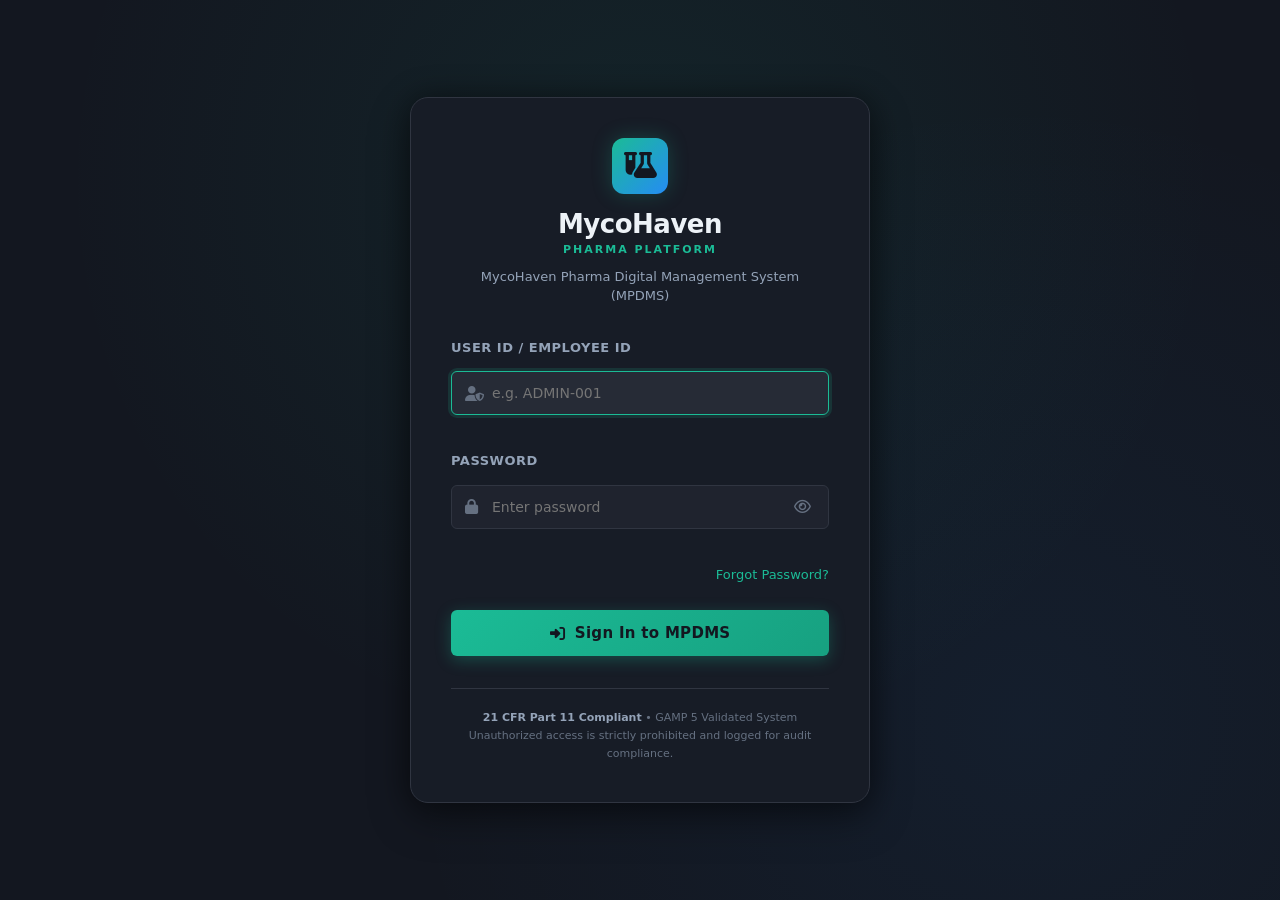
==== commit 6371bff1: "Upload index.html" ====
--- a/index.html
+++ b/index.html
@@ -206,66 +206,55 @@
 
                 <!-- 1. DASHBOARD PANEL -->
                 <section id="panel-dashboard" class="app-panel active">
-                    <div class="dashboard-grid">
-                        <div class="kpi-row">
-                            <div class="kpi-card">
-                                <div class="kpi-header">
-                                    <span class="kpi-title">Active Batches</span>
-                                    <div class="kpi-icon icon-blue"><i class="fa-solid fa-industry"></i></div>
-                                </div>
-                                <div class="kpi-value" id="kpi-active-batches">0</div>
-                                <div class="kpi-footer">In-progress on manufacturing floor</div>
+                    <div class="domain-grid">
+                        <a href="#masters" class="domain-card">
+                            <div class="domain-icon">
+                                <i class="fa-solid fa-folder-open"></i>
                             </div>
-                            <div class="kpi-card">
-                                <div class="kpi-header">
-                                    <span class="kpi-title">Pending Approvals</span>
-                                    <div class="kpi-icon icon-orange"><i class="fa-solid fa-file-invoice"></i></div>
-                                </div>
-                                <div class="kpi-value" id="kpi-pending-approvals">0</div>
-                                <div class="kpi-footer">Requires review or signature</div>
+                            <div class="domain-title">MASTERS</div>
+                            <div class="domain-desc">Configure, manage, and edit company master data, templates, departments, user groups, and workflows.</div>
+                        </a>
+                        <a href="#execution" class="domain-card">
+                            <div class="domain-icon">
+                                <i class="fa-solid fa-gears"></i>
                             </div>
-                            <div class="kpi-card">
-                                <div class="kpi-header">
-                                    <span class="kpi-title">Active Equipment</span>
-                                    <div class="kpi-icon icon-green"><i class="fa-solid fa-plug-circle-check"></i></div>
-                                </div>
-                                <div class="kpi-value" id="kpi-active-equipment">0</div>
-                                <div class="kpi-footer">Currently operational assets</div>
-                            </div>
-                            <div class="kpi-card">
-                                <div class="kpi-header">
-                                    <span class="kpi-title">Calibration Alerts</span>
-                                    <div class="kpi-icon icon-red" id="kpi-calibration-icon"><i class="fa-solid fa-triangle-exclamation"></i></div>
-                                </div>
-                                <div class="kpi-value" id="kpi-calibration-alerts">0</div>
-                                <div class="kpi-footer">Equipment due for calibration</div>
-                            </div>
-                        </div>
-
-                        <div class="dashboard-charts-grid">
-                            <div class="chart-card">
-                                <h3>Batch Status Distribution</h3>
-                                <div class="chart-container" id="batch-chart-container"></div>
-                            </div>
-                            <div class="chart-card">
-                                <h3>Area Utilization</h3>
-                                <div class="chart-container" id="area-chart-container"></div>
-                            </div>
-                        </div>
-
-                        <div class="dashboard-logs-grid">
-                            <div class="logs-card">
-                                <div class="card-header-actions">
-                                    <h3>Recent Audit Trail Logs</h3>
-                                    <a href="#audit-trail" class="card-link-action">View Full Trail</a>
-                                </div>
-                                <div class="audit-list-mini" id="dashboard-audit-logs"></div>
-                            </div>
-                            <div class="logs-card">
-                                <h3>Active Areas Status</h3>
-                                <div class="area-list-mini" id="dashboard-areas-list"></div>
-                            </div>
-                        </div>
+                            <div class="domain-title">EXECUTION</div>
+                            <div class="domain-desc">Monitor operational batch executions, digital eBMRs, area cleanings, and equipment log entries in real-time.</div>
+                        </a>
+                    </div>
+                </section>
+
+                <!-- Masters Landing Area -->
+                <section id="panel-masters" class="app-panel">
+                    <div class="placeholder-panel">
+                        <div class="placeholder-icon">
+                            <i class="fa-solid fa-folder-open"></i>
+                        </div>
+                        <div class="placeholder-title">Masters Navigation Area</div>
+                        <div class="placeholder-desc">
+                            This area is prepared to hold enterprise configuration modules. 
+                            Potential future modules (such as User Management, Company/Tenant Master, Location Master, and Product Master) will be registered under this domain.
+                        </div>
+                        <a href="#dashboard" class="btn btn-secondary">
+                            <i class="fa-solid fa-arrow-left"></i> Back to Dashboard
+                        </a>
+                    </div>
+                </section>
+
+                <!-- Execution Landing Area -->
+                <section id="panel-execution" class="app-panel">
+                    <div class="placeholder-panel">
+                        <div class="placeholder-icon">
+                            <i class="fa-solid fa-gears"></i>
+                        </div>
+                        <div class="placeholder-title">Execution Navigation Area</div>
+                        <div class="placeholder-desc">
+                            This area is prepared to hold operational process modules.
+                            Real-time batch execution records and operational flow checklists will be registered under this domain.
+                        </div>
+                        <a href="#dashboard" class="btn btn-secondary">
+                            <i class="fa-solid fa-arrow-left"></i> Back to Dashboard
+                        </a>
                     </div>
                 </section>
 
